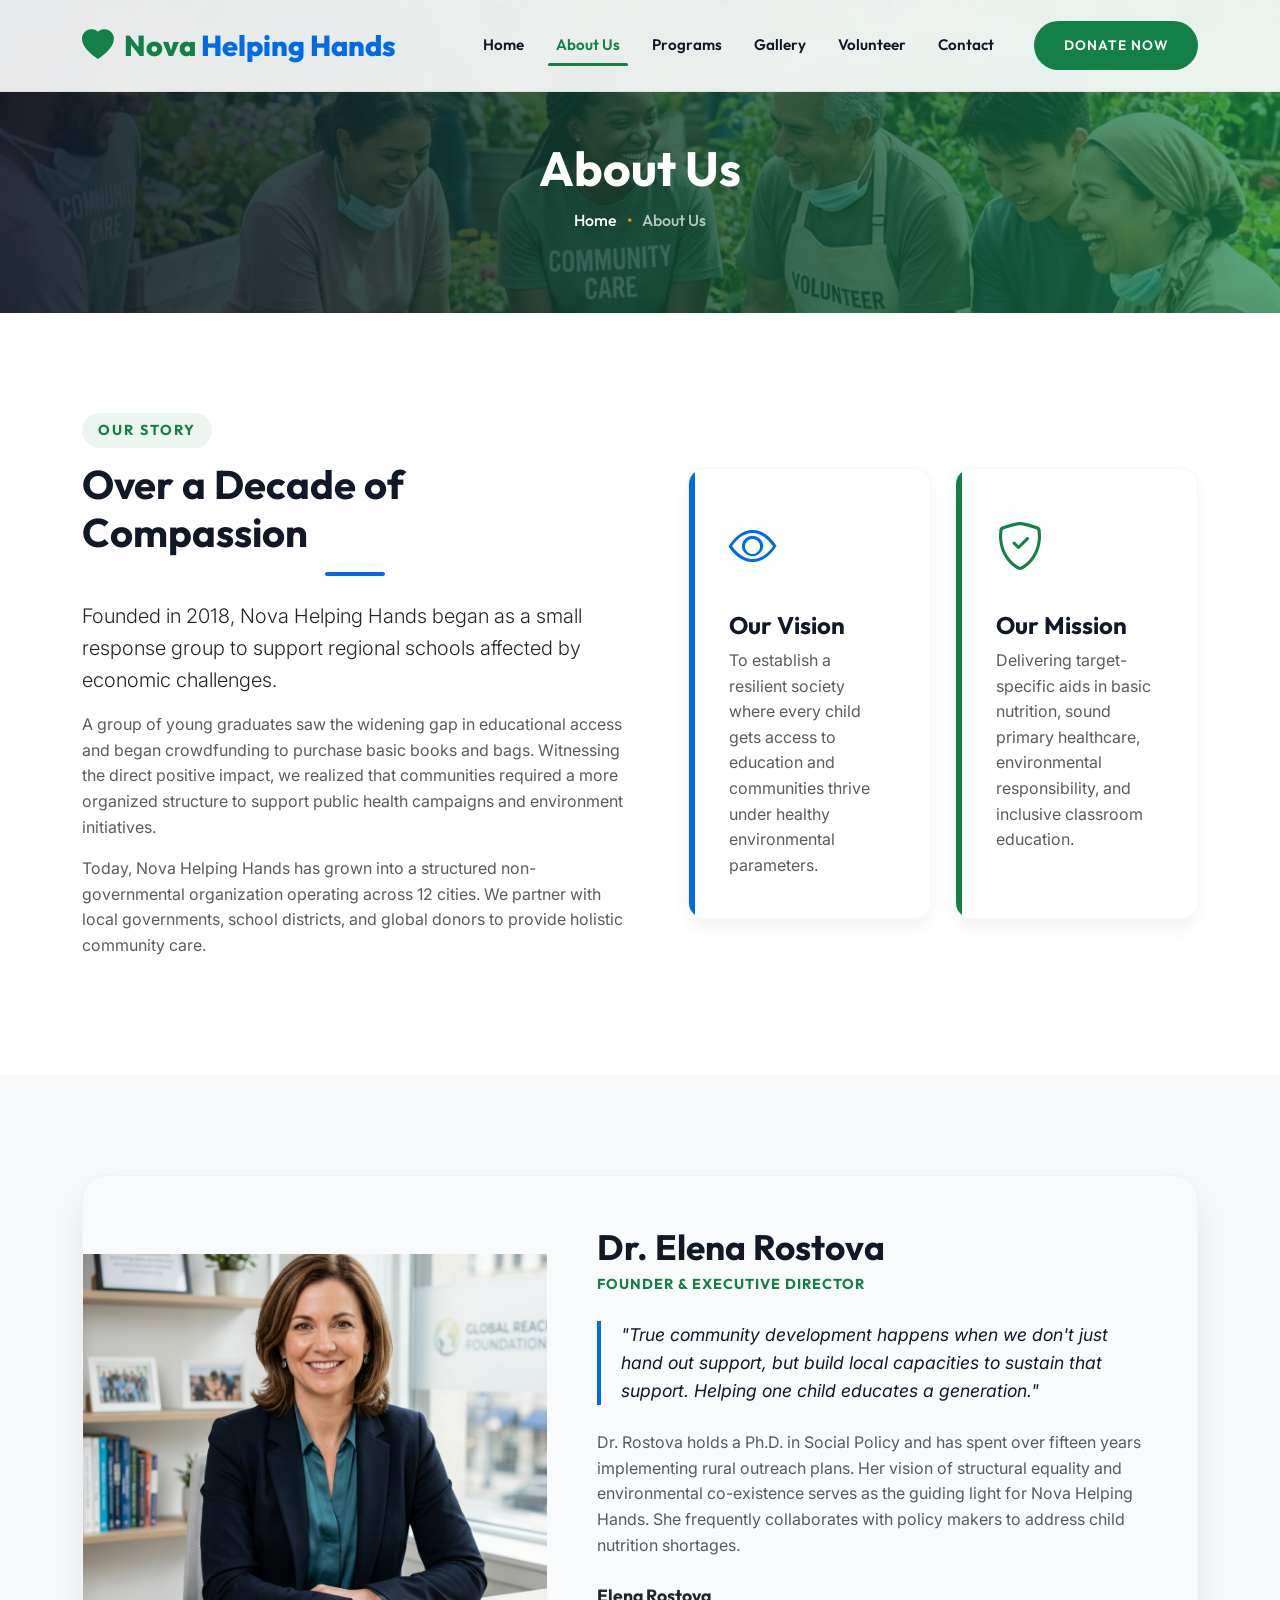
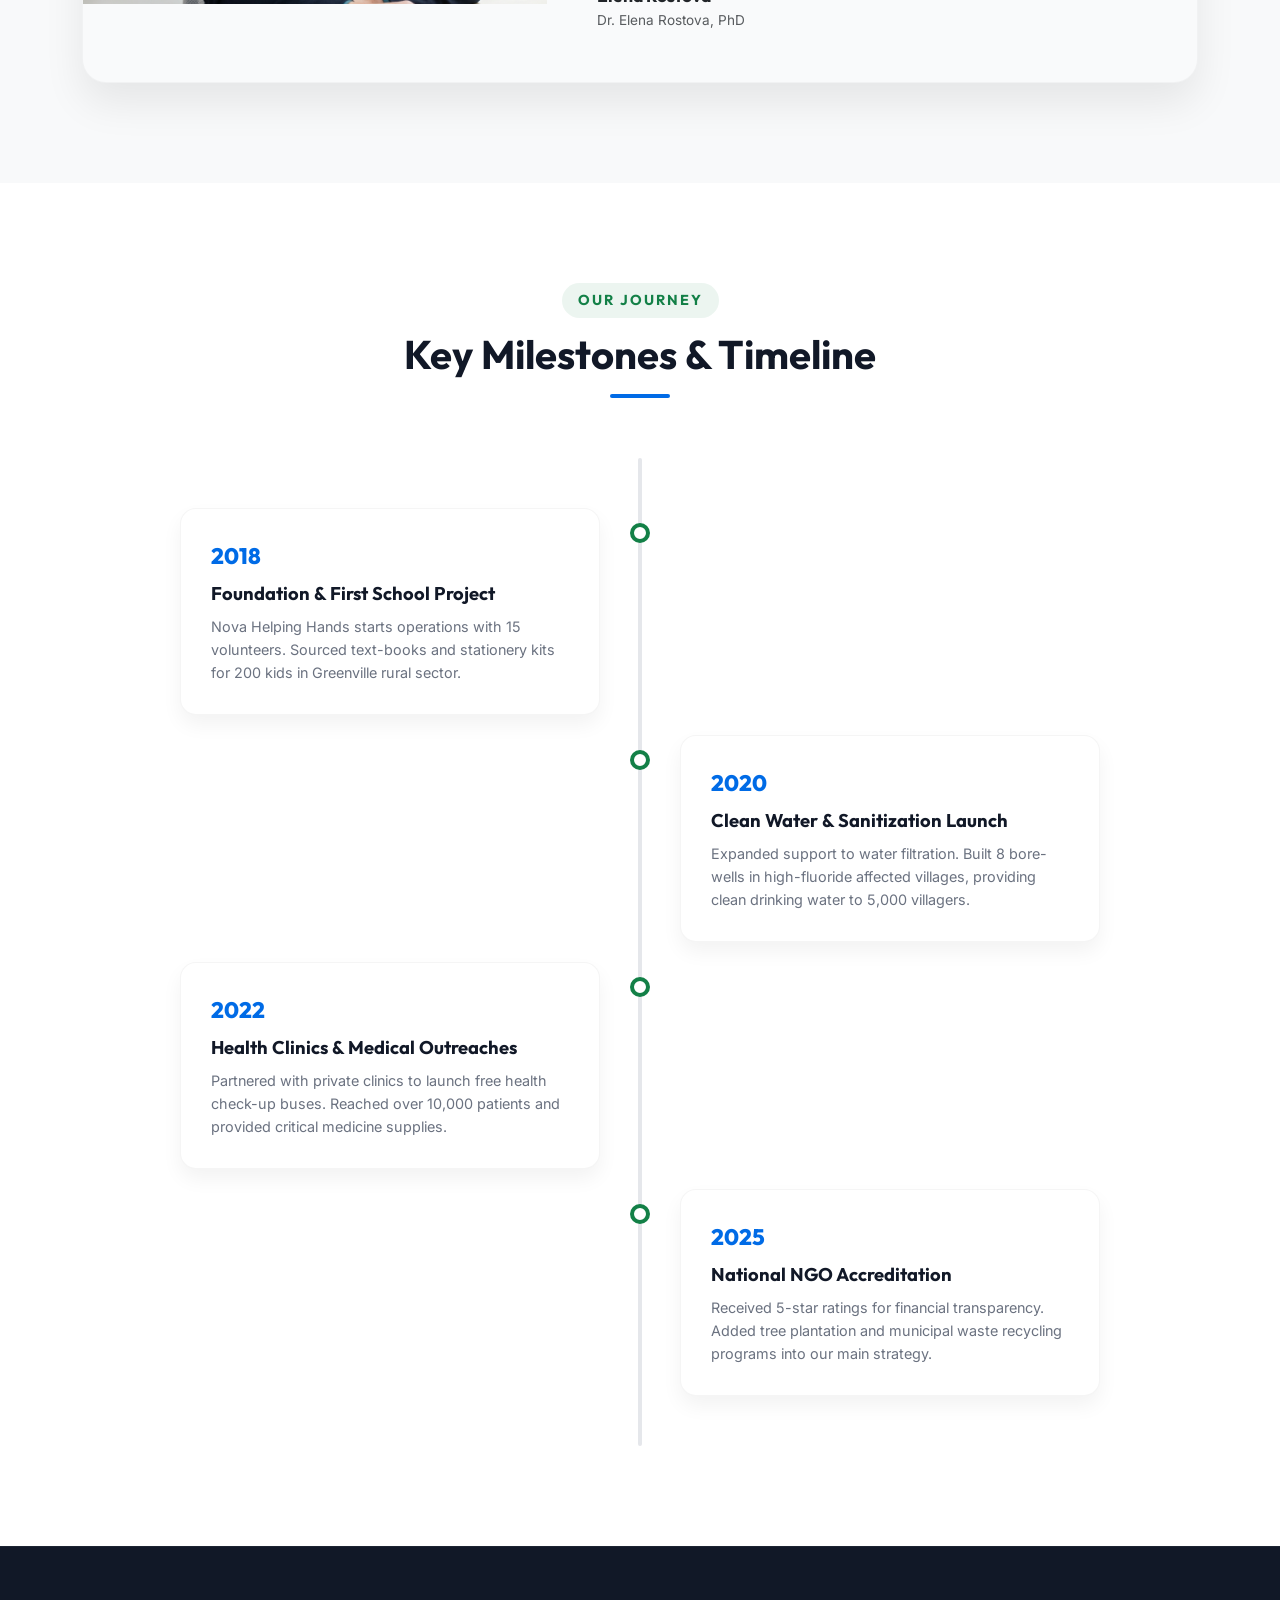
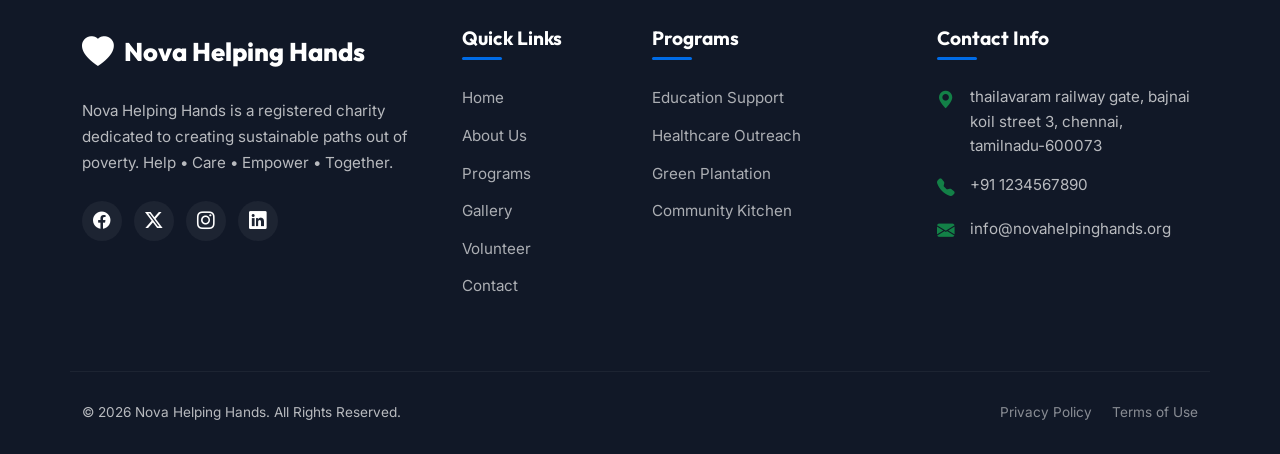
==== about.html @ ba03d298 "first commit" ====
<!DOCTYPE html>
<html lang="en">
<head>
    <meta charset="UTF-8">
    <meta name="viewport" content="width=device-width, initial-scale=1.0">
    <title>Nova Helping Hands | About Us - Help • Care • Empower • Together</title>
    <!-- Meta Description -->
    <meta name="description" content="Learn about the history, vision, and mission of Nova Helping Hands, our founder, and the timeline of achievements since our inception.">
    <!-- Google Fonts -->
    <link rel="preconnect" href="https://fonts.googleapis.com">
    <link rel="preconnect" href="https://fonts.gstatic.com" crossorigin>
    <!-- Bootstrap 5 CSS -->
    <link href="https://cdn.jsdelivr.net/npm/bootstrap@5.3.2/dist/css/bootstrap.min.css" rel="stylesheet">
    <!-- Bootstrap Icons -->
    <link href="https://cdn.jsdelivr.net/npm/bootstrap-icons@1.11.2/font/bootstrap-icons.min.css" rel="stylesheet">
    <!-- Custom Style Sheet -->
    <link rel="stylesheet" href="style.css">
</head>
<body>

    <!-- Header / Navigation Bar -->
    <nav class="navbar navbar-expand-lg navbar-custom fixed-top">
        <div class="container">
            <a class="navbar-brand" href="index.html" id="navBrandLink">
                <i class="bi bi-heart-fill logo-icon"></i>
                <span class="first-word">Nova  </span>
                <span class="second-word">Helping Hands</span>
            </a>
            <button class="navbar-toggler" type="button" data-bs-toggle="collapse" data-bs-target="#navbarContent" aria-controls="navbarContent" aria-expanded="false" aria-label="Toggle navigation" id="navbarTogglerBtn">
                <span class="navbar-toggler-icon"></span>
            </button>
            <div class="collapse navbar-collapse" id="navbarContent">
                <ul class="navbar-nav ms-auto mb-2 mb-lg-0">
                    <li class="nav-item">
                        <a class="nav-link nav-link-custom" href="index.html" id="navHomeLink">Home</a>
                    </li>
                    <li class="nav-item">
                        <a class="nav-link nav-link-custom active" href="about.html" id="navAboutLink">About Us</a>
                    </li>
                    <li class="nav-item">
                        <a class="nav-link nav-link-custom" href="programs.html" id="navProgramsLink">Programs</a>
                    </li>
                    <li class="nav-item">
                        <a class="nav-link nav-link-custom" href="gallery.html" id="navGalleryLink">Gallery</a>
                    </li>
                    <li class="nav-item">
                        <a class="nav-link nav-link-custom" href="volunteer.html" id="navVolunteerLink">Volunteer</a>
                    </li>
                    <li class="nav-item">
                        <a class="nav-link nav-link-custom" href="contact.html" id="navContactLink">Contact</a>
                    </li>
                </ul>
                <div class="ms-lg-4">
                    <a href="index.html#donationSection" class="btn btn-custom btn-custom-primary" id="headerDonateBtn">Donate Now</a>
                </div>
            </div>
        </div>
    </nav>

    <!-- Page Header (Sub-page banner) -->
    <header class="page-header" style="background-image: url('assets/images/hero_banner.png');" id="aboutPageHeader">
        <div class="page-header-overlay"></div>
        <div class="container page-header-content">
            <h1>About Us</h1>
            <ul class="breadcrumb-custom">
                <li class="breadcrumb-custom-item"><a href="index.html">Home</a></li>
                <li class="breadcrumb-custom-item">About Us</li>
            </ul>
        </div>
    </header>

    <!-- NGO History & Core Introduction -->
    <section class="section-padding" id="ngoHistorySection">
        <div class="container">
            <div class="row align-items-center">
                <div class="col-lg-6 mb-5 mb-lg-0">
                    <div class="section-header text-start mb-4">
                        <span class="subtitle">Our Story</span>
                        <h2>Over a Decade of Compassion</h2>
                    </div>
                    <p class="lead text-dark">Founded in 2018, Nova Helping Hands began as a small response group to support regional schools affected by economic challenges.</p>
                    <p class="text-muted">A group of young graduates saw the widening gap in educational access and began crowdfunding to purchase basic books and bags. Witnessing the direct positive impact, we realized that communities required a more organized structure to support public health campaigns and environment initiatives.</p>
                    <p class="text-muted">Today, Nova Helping Hands has grown into a structured non-governmental organization operating across 12 cities. We partner with local governments, school districts, and global donors to provide holistic community care.</p>
                </div>
                <div class="col-lg-6 ps-lg-5">
                    <div class="row g-4">
                        <div class="col-sm-6">
                            <div class="values-card values-card-vision">
                                <div class="values-icon"><i class="bi bi-eye"></i></div>
                                <h4>Our Vision</h4>
                                <p class="text-muted mb-0">To establish a resilient society where every child gets access to education and communities thrive under healthy environmental parameters.</p>
                            </div>
                        </div>
                        <div class="col-sm-6">
                            <div class="values-card values-card-mission">
                                <div class="values-icon"><i class="bi bi-shield-check"></i></div>
                                <h4>Our Mission</h4>
                                <p class="text-muted mb-0">Delivering target-specific aids in basic nutrition, sound primary healthcare, environmental responsibility, and inclusive classroom education.</p>
                            </div>
                        </div>
                    </div>
                </div>
            </div>
        </div>
    </section>

    <!-- Founder Details Section -->
    <section class="section-padding bg-light" id="founderSection">
        <div class="container">
            <div class="founder-card">
                <div class="row g-0 align-items-center">
                    <div class="col-lg-5 founder-img-col">
                        <img src="assets/images/founder.png" class="founder-img" alt="Founder Portrait" id="founderImage">
                    </div>
                    <div class="col-lg-7">
                        <div class="founder-info">
                            <h3 class="founder-name">Dr. Elena Rostova</h3>
                            <div class="founder-role">Founder & Executive Director</div>
                            <p class="founder-quote">"True community development happens when we don't just hand out support, but build local capacities to sustain that support. Helping one child educates a generation."</p>
                            <p class="text-muted">Dr. Rostova holds a Ph.D. in Social Policy and has spent over fifteen years implementing rural outreach plans. Her vision of structural equality and environmental co-existence serves as the guiding light for Nova Helping Hands. She frequently collaborates with policy makers to address child nutrition shortages.</p>
                            <div class="mt-4">
                                <span class="founder-signature text-dark">Elena Rostova</span>
                                <div class="text-muted" style="font-size:0.85rem;">Dr. Elena Rostova, PhD</div>
                            </div>
                        </div>
                    </div>
                </div>
            </div>
        </div>
    </section>

    <!-- NGO Milestone Timeline -->
    <section class="section-padding" id="timelineSection">
        <div class="container">
            <div class="section-header">
                <span class="subtitle">Our Journey</span>
                <h2>Key Milestones & Timeline</h2>
            </div>
            
            <div class="timeline-container">
                <!-- Timeline Item 1 -->
                <div class="timeline-item timeline-left">
                    <div class="timeline-content">
                        <div class="timeline-year">2018</div>
                        <h3 class="timeline-title">Foundation & First School Project</h3>
                        <p class="timeline-desc">Nova Helping Hands starts operations with 15 volunteers. Sourced text-books and stationery kits for 200 kids in Greenville rural sector.</p>
                    </div>
                </div>
                <!-- Timeline Item 2 -->
                <div class="timeline-item timeline-right">
                    <div class="timeline-content">
                        <div class="timeline-year">2020</div>
                        <h3 class="timeline-title">Clean Water & Sanitization Launch</h3>
                        <p class="timeline-desc">Expanded support to water filtration. Built 8 bore-wells in high-fluoride affected villages, providing clean drinking water to 5,000 villagers.</p>
                    </div>
                </div>
                <!-- Timeline Item 3 -->
                <div class="timeline-item timeline-left">
                    <div class="timeline-content">
                        <div class="timeline-year">2022</div>
                        <h3 class="timeline-title">Health Clinics & Medical Outreaches</h3>
                        <p class="timeline-desc">Partnered with private clinics to launch free health check-up buses. Reached over 10,000 patients and provided critical medicine supplies.</p>
                    </div>
                </div>
                <!-- Timeline Item 4 -->
                <div class="timeline-item timeline-right">
                    <div class="timeline-content">
                        <div class="timeline-year">2025</div>
                        <h3 class="timeline-title">National NGO Accreditation</h3>
                        <p class="timeline-desc">Received 5-star ratings for financial transparency. Added tree plantation and municipal waste recycling programs into our main strategy.</p>
                    </div>
                </div>
            </div>
        </div>
    </section>

    <!-- Footer -->
    <footer class="footer-custom" id="footerSection">
        <div class="container">
            <div class="row g-4">
                <div class="col-lg-4 col-md-6 footer-brand">
                    <a class="navbar-brand text-white" href="index.html" id="footerBrandLink">
                        <i class="bi bi-heart-fill logo-icon"></i>
                        <span>Nova Helping Hands</span>
                    </a>
                    <p class="footer-desc mt-3">Nova Helping Hands is a registered charity dedicated to creating sustainable paths out of poverty. Help • Care • Empower • Together.</p>
                    <div class="footer-social-links">
                        <a href="#" class="footer-social-icon" aria-label="Facebook" id="fbLink"><i class="bi bi-facebook"></i></a>
                        <a href="#" class="footer-social-icon" aria-label="Twitter" id="twLink"><i class="bi bi-twitter-x"></i></a>
                        <a href="#" class="footer-social-icon" aria-label="Instagram" id="igLink"><i class="bi bi-instagram"></i></a>
                        <a href="#" class="footer-social-icon" aria-label="LinkedIn" id="liLink"><i class="bi bi-linkedin"></i></a>
                    </div>
                </div>
                <div class="col-lg-2 col-md-6">
                    <h3 class="footer-heading">Quick Links</h3>
                    <ul class="footer-links">
                        <li class="footer-link-item"><a href="index.html" id="flHome">Home</a></li>
                        <li class="footer-link-item"><a href="about.html" id="flAbout">About Us</a></li>
                        <li class="footer-link-item"><a href="programs.html" id="flPrograms">Programs</a></li>
                        <li class="footer-link-item"><a href="gallery.html" id="flGallery">Gallery</a></li>
                        <li class="footer-link-item"><a href="volunteer.html" id="flVolunteer">Volunteer</a></li>
                        <li class="footer-link-item"><a href="contact.html" id="flContact">Contact</a></li>
                    </ul>
                </div>
                <div class="col-lg-3 col-md-6">
                    <h3 class="footer-heading">Programs</h3>
                    <ul class="footer-links">
                        <li class="footer-link-item"><a href="programs.html" id="fpEdu">Education Support</a></li>
                        <li class="footer-link-item"><a href="programs.html" id="fpHealth">Healthcare Outreach</a></li>
                        <li class="footer-link-item"><a href="programs.html" id="fpEnv">Green Plantation</a></li>
                        <li class="footer-link-item"><a href="programs.html" id="fpComm">Community Kitchen</a></li>
                    </ul>
                </div>
                <div class="col-lg-3 col-md-6">
                    <h3 class="footer-heading">Contact Info</h3>
                    <ul class="footer-links">
                        <li class="footer-contact-item">
                            <i class="bi bi-geo-alt-fill footer-contact-icon"></i>
                            <span>thailavaram railway gate, bajnai koil street 3, chennai, tamilnadu-600073</span>
                        </li>
                        <li class="footer-contact-item">
                            <i class="bi bi-telephone-fill footer-contact-icon"></i>
                            <span>+91 1234567890</span>
                        </li>
                        <li class="footer-contact-item">
                            <i class="bi bi-envelope-fill footer-contact-icon"></i>
                            <span>info@novahelpinghands.org</span>
                        </li>
                    </ul>
                </div>
            </div>
            <div class="row footer-bottom">
                <div class="col-md-6 text-center text-md-start">
                    <p class="mb-0">&copy; 2026 Nova Helping Hands. All Rights Reserved.</p>
                </div>
                <div class="col-md-6">
                    <ul class="footer-bottom-links">
                        <li class="footer-bottom-link-item"><a href="#" id="fbPrivacy">Privacy Policy</a></li>
                        <li class="footer-bottom-link-item"><a href="#" id="fbTerms">Terms of Use</a></li>
                    </ul>
                </div>
            </div>
        </div>
    </footer>

    <!-- Bootstrap 5 JS Bundle -->
    <script src="https://cdn.jsdelivr.net/npm/bootstrap@5.3.2/dist/js/bootstrap.bundle.min.js"></script>
    <!-- Custom JavaScript -->
    <script src="script.js"></script>
</body>
</html>
---- style.css ----
/* 
========================================================================
   NOVA HELPING HANDS - STYLESHEET
   Tagline: Help • Care • Empower • Together
========================================================================
*/

@import url('https://fonts.googleapis.com/css2?family=Inter:wght@300;400;500;600;700&family=Outfit:wght@300;400;500;600;700;800&display=swap');

:root {
    /* Color Palette */
    --primary-green: #138047;
    --primary-green-rgb: 35, 250, 200;
    --secondary-blue: #006be6;
    --secondary-blue-rgb: 0, 107, 230;
    --accent-gold: #f59e0b;
    --accent-gold-rgb: 245, 158, 11;
    --dark-slate: #111827;
    --dark-slate-rgb: 17, 24, 39;
    --text-muted: #6b7280;
    --bg-light: #f9fafb;
    --white: #ffffff;
    
    /* Typography */
    --font-headings: 'Outfit', sans-serif;
    --font-body: 'Inter', sans-serif;
    
    /* Effects & Shadows */
    --shadow-sm: 0 2px 4px rgba(0, 0, 0, 0.05);
    --shadow-md: 0 10px 20px rgba(0, 0, 0, 0.05);
    --shadow-lg: 0 20px 40px rgba(0, 0, 0, 0.08);
    --card-shadow: 0 12px 30px rgba(0, 0, 0, 0.06);
    --transition-smooth: all 0.3s cubic-bezier(0.4, 0, 0.2, 1);
    --border-radius-sm: 8px;
    --border-radius-md: 16px;
    --border-radius-lg: 24px;
}

/* Global Reset & Base Styles */
body {
    font-family: var(--font-body);
    background-color: var(--white);
    color: var(--dark-slate);
    overflow-x: hidden;
    line-height: 1.6;
}

h1, h2, h3, h4, h5, h6 {
    font-family: var(--font-headings);
    font-weight: 700;
    color: var(--dark-slate);
}

a {
    color: var(--secondary-blue);
    text-decoration: none;
    transition: var(--transition-smooth);
}

a:hover {
    color: var(--primary-green);
}

.section-padding {
    padding: 100px 0;
}

@media (max-width: 768px) {
    .section-padding {
        padding: 60px 0;
    }
}

/* Section Header Utility */
.section-header {
    text-align: center;
    margin-bottom: 60px;
}

.section-header .subtitle {
    font-family: var(--font-headings);
    text-transform: uppercase;
    font-weight: 700;
    letter-spacing: 2px;
    color: var(--primary-green);
    font-size: 0.9rem;
    display: inline-block;
    padding: 6px 16px;
    background: rgba(19, 128, 71, 0.08);
    border-radius: 50px;
    margin-bottom: 12px;
}

.section-header h2 {
    font-size: 2.5rem;
    position: relative;
    padding-bottom: 20px;
    margin-bottom: 15px;
}

.section-header h2::after {
    content: '';
    position: absolute;
    bottom: 0;
    left: 50%;
    transform: translateX(-50%);
    width: 60px;
    height: 4px;
    background: var(--secondary-blue);
    border-radius: 2px;
}

/* Custom Buttons */
.btn-custom {
    padding: 12px 28px;
    font-family: var(--font-headings);
    font-weight: 600;
    border-radius: 50px;
    transition: var(--transition-smooth);
    text-transform: uppercase;
    font-size: 0.85rem;
    letter-spacing: 1px;
    border: 2px solid transparent;
}

.btn-custom-primary {
    background-color: var(--primary-green);
    color: var(--white);
}

.btn-custom-primary:hover {
    background-color: transparent;
    color: var(--primary-green);
    border-color: var(--primary-green);
    transform: translateY(-3px);
    box-shadow: 0 10px 20px rgba(19, 128, 71, 0.15);
}

.btn-custom-secondary {
    background-color: var(--secondary-blue);
    color: var(--white);
}

.btn-custom-secondary:hover {
    background-color: transparent;
    color: var(--secondary-blue);
    border-color: var(--secondary-blue);
    transform: translateY(-3px);
    box-shadow: 0 10px 20px rgba(0, 107, 230, 0.15);
}

.btn-custom-outline-white {
    background-color: transparent;
    color: var(--white);
    border-color: var(--white);
}

.btn-custom-outline-white:hover {
    background-color: var(--white);
    color: var(--dark-slate);
    transform: translateY(-3px);
}

/* Header & Glassmorphic Navigation */
.navbar-custom {
    background-color: rgba(255, 255, 255, 0.9);
    backdrop-filter: blur(10px);
    -webkit-backdrop-filter: blur(10px);
    border-bottom: 1px solid rgba(0, 0, 0, 0.05);
    padding: 15px 0;
    transition: var(--transition-smooth);
}

.navbar-custom.scrolled {
    padding: 10px 0;
    box-shadow: var(--shadow-md);
}

.navbar-brand {
    display: flex;
    align-items: center;
    font-family: var(--font-headings);
    font-weight: 800;
    font-size: 1.8rem;
}

.navbar-brand span.first-word {
    color: var(--primary-green);
}

.navbar-brand span.second-word {
    color: var(--secondary-blue);
    margin-left: 5px;
}

.logo-icon {
    font-size: 1.99rem;
    color: var(--primary-green);
    margin-right: 10px;
    animation: pulse 2s infinite;
}

.nav-link-custom {
    font-family: var(--font-headings);
    font-weight: 600;
    color: var(--dark-slate);
    margin: 0 8px;
    position: relative;
    padding: 8px 0;
    transition: var(--transition-smooth);
    font-size: 0.95rem;
}

.nav-link-custom:hover, 
.nav-link-custom.active {
    color: var(--primary-green) !important;
}

.nav-link-custom::after {
    content: '';
    position: absolute;
    width: 0;
    height: 3px;
    bottom: 0;
    left: 0;
    background-color: var(--primary-green);
    transition: var(--transition-smooth);
    border-radius: 4px;
}

.nav-link-custom:hover::after,
.nav-link-custom.active::after {
    width: 100%;
}

.navbar-toggler {
    border: none;
    outline: none !important;
    padding: 5px;
}

.navbar-toggler:focus {
    box-shadow: none;
}

.navbar-toggler-icon {
    background-image: url("data:image/svg+xml,%3csvg xmlns='http://www.w3.org/2000/svg' viewBox='0 0 30 30'%3e%3cpath stroke='rgba%2817, 24, 39, 0.8%29' stroke-width='2' stroke-linecap='round' stroke-miterlimit='10' d='M4 7h22M4 15h22M4 23h22'/%3e%3c/svg%3e");
}

/* Hero Section */
.hero-section {
    position: relative;
    padding: 180px 0 120px;
    min-height: 95vh;
    display: flex;
    align-items: center;
    background-size: cover;
    background-position: center;
    background-attachment: fixed;
}

.hero-overlay {
    position: absolute;
    top: 0;
    left: 0;
    width: 100%;
    height: 100%;
    background: linear-gradient(135deg, rgba(17, 24, 39, 0.85) 0%, rgba(19, 128, 71, 0.4) 100%);
    z-index: 1;
}

.hero-content {
    position: relative;
    z-index: 2;
    color: var(--white);
}

.hero-tagline {
    font-family: var(--font-headings);
    color: var(--accent-gold);
    font-weight: 700;
    letter-spacing: 2px;
    text-transform: uppercase;
    margin-bottom: 20px;
    animation: fadeInUp 1s ease;
}

.hero-title {
    font-size: 5rem;
    font-weight: 800;
    line-height: 1.2;
    margin-bottom: 24px;
    animation: fadeInUp 1s ease 0.2s;
    animation-fill-mode: both;
}

@media (max-width: 768px) {
    .hero-title {
        font-size: 2.5rem;
    }
    .hero-section {
        padding: 130px 0 80px;
        min-height: auto;
        background-attachment: scroll;
    }
}

.hero-desc {
    font-size: 1.15rem;
    color: rgba(255, 255, 255, 0.9);
    max-width: 600px;
    margin-bottom: 40px;
    animation: fadeInUp 1s ease 0.4s;
    animation-fill-mode: both;
}

.hero-btns {
    animation: fadeInUp 1s ease 0.6s;
    animation-fill-mode: both;
}

/* Page Header Sections (Sub-pages) */
.page-header {
    position: relative;
    padding: 140px 0 80px;
    background-size: cover;
    background-position: center;
    color: var(--white);
    text-align: center;
}

.page-header-overlay {
    position: absolute;
    top: 0;
    left: 0;
    width: 100%;
    height: 100%;
    background: linear-gradient(to right, rgba(17, 24, 39, 0.9), rgba(19, 128, 71, 0.7));
    z-index: 1;
}

.page-header-content {
    position: relative;
    z-index: 2;
}

.page-header h1 {
    font-size: 3rem;
    margin-bottom: 10px;
    color: var(--white);
}

.breadcrumb-custom {
    display: flex;
    justify-content: center;
    list-style: none;
    padding: 0;
    margin: 0;
    font-family: var(--font-headings);
    font-weight: 500;
}

.breadcrumb-custom-item {
    color: rgba(255, 255, 255, 0.7);
}

.breadcrumb-custom-item + .breadcrumb-custom-item::before {
    content: "•";
    padding: 0 10px;
    color: var(--accent-gold);
}

.breadcrumb-custom-item a {
    color: var(--white);
}

.breadcrumb-custom-item a:hover {
    color: var(--accent-gold);
}

/* Statistics Section */
.stats-section {
    background-color: var(--bg-light);
    padding: 80px 0;
    border-top: 1px solid rgba(0, 0, 0, 0.05);
    border-bottom: 1px solid rgba(0, 0, 0, 0.05);
}

.stat-card {
    background: var(--white);
    border-radius: var(--border-radius-md);
    padding: 30px 20px;
    text-align: center;
    box-shadow: var(--shadow-sm);
    transition: var(--transition-smooth);
    border: 1px solid rgba(0, 0, 0, 0.03);
    height: 100%;
}

.stat-card:hover {
    transform: translateY(-8px);
    box-shadow: var(--shadow-lg);
    border-color: rgba(19, 128, 71, 0.2);
}

.stat-icon {
    font-size: 2.5rem;
    color: var(--primary-green);
    margin-bottom: 15px;
    display: inline-block;
}

.stat-count {
    font-size: 2.8rem;
    font-weight: 800;
    color: var(--dark-slate);
    line-height: 1.1;
    margin-bottom: 5px;
    font-family: var(--font-headings);
}

.stat-label {
    font-size: 0.95rem;
    color: var(--text-muted);
    font-weight: 600;
    text-transform: uppercase;
    letter-spacing: 0.5px;
}

/* Premium Program Cards */
.program-card {
    background: var(--white);
    border-radius: var(--border-radius-md);
    overflow: hidden;
    box-shadow: var(--shadow-md);
    transition: var(--transition-smooth);
    border: 1px solid rgba(0,0,0,0.05);
    height: 100%;
    display: flex;
    flex-direction: column;
}

.program-card:hover {
    transform: translateY(-10px);
    box-shadow: var(--shadow-lg);
}

.program-img-wrapper {
    position: relative;
    overflow: hidden;
    height: 220px;
}

.program-img {
    width: 100%;
    height: 100%;
    object-fit: cover;
    transition: var(--transition-smooth);
}

.program-card:hover .program-img {
    transform: scale(1.1);
}

.program-tag {
    position: absolute;
    top: 15px;
    right: 15px;
    background-color: var(--primary-green);
    color: var(--white);
    padding: 6px 14px;
    font-size: 0.8rem;
    font-weight: 700;
    border-radius: 50px;
    font-family: var(--font-headings);
}

.program-content {
    padding: 30px;
    flex-grow: 1;
    display: flex;
    flex-direction: column;
}

.program-icon-badge {
    width: 50px;
    height: 50px;
    border-radius: 50px;
    background-color: rgba(19, 128, 71, 0.1);
    color: var(--primary-green);
    display: flex;
    align-items: center;
    justify-content: center;
    font-size: 1.5rem;
    margin-bottom: 20px;
}

.program-card:hover .program-icon-badge {
    background-color: var(--primary-green);
    color: var(--white);
    transition: var(--transition-smooth);
}

.program-title {
    font-size: 1.35rem;
    margin-bottom: 12px;
}

.program-desc {
    color: var(--text-muted);
    font-size: 0.95rem;
    margin-bottom: 20px;
    flex-grow: 1;
}

/* Donation Interactive Progress Section */
.donation-box {
    background: var(--white);
    border-radius: var(--border-radius-lg);
    box-shadow: var(--shadow-lg);
    padding: 40px;
    border: 1px solid rgba(0, 0, 0, 0.05);
}

.progress-header {
    display: flex;
    justify-content: space-between;
    align-items: center;
    margin-bottom: 15px;
    font-family: var(--font-headings);
    font-weight: 700;
}

.progress-raised {
    color: var(--primary-green);
    font-size: 1.4rem;
}

.progress-goal {
    color: var(--text-muted);
    font-size: 1rem;
}

.progress-bar-custom-container {
    background: #e9ecef;
    height: 14px;
    border-radius: 50px;
    overflow: hidden;
    margin-bottom: 30px;
    position: relative;
}

.progress-bar-custom {
    height: 100%;
    background: linear-gradient(90deg, var(--primary-green), var(--secondary-blue));
    width: 77%; /* Initial hardcoded starting value */
    border-radius: 50px;
    transition: width 1.5s cubic-bezier(0.4, 0, 0.2, 1);
    position: relative;
}

.donation-stats-row {
    border-top: 1px solid rgba(0, 0, 0, 0.08);
    border-bottom: 1px solid rgba(0, 0, 0, 0.08);
    padding: 20px 0;
    margin-bottom: 30px;
}

.donation-stat-col {
    text-align: center;
}

.donation-stat-val {
    font-size: 1.25rem;
    font-weight: 700;
    font-family: var(--font-headings);
}

.donation-stat-lbl {
    font-size: 0.85rem;
    color: var(--text-muted);
    text-transform: uppercase;
    font-weight: 600;
}

/* Quick Donation Selector Form */
.donation-form-wrapper {
    text-align: center;
}

.donation-preset-container {
    display: flex;
    justify-content: space-between;
    gap: 10px;
    margin-bottom: 20px;
}

.btn-preset {
    flex: 1;
    background-color: var(--bg-light);
    border: 2px solid transparent;
    padding: 10px;
    font-weight: 700;
    border-radius: var(--border-radius-sm);
    color: var(--dark-slate);
    transition: var(--transition-smooth);
}

.btn-preset.active,
.btn-preset:hover {
    background-color: var(--primary-green);
    color: var(--white);
    border-color: var(--primary-green);
}

.custom-donation-input-grp {
    position: relative;
    margin-bottom: 25px;
}

.custom-donation-input-grp .currency-symbol {
    position: absolute;
    left: 20px;
    top: 50%;
    transform: translateY(-50%);
    font-weight: 700;
    color: var(--text-muted);
    font-size: 1.1rem;
}

.custom-donation-input-grp input {
    width: 100%;
    padding: 12px 20px 12px 40px;
    border-radius: 50px;
    border: 2px solid #e5e7eb;
    font-weight: 700;
    outline: none;
    font-size: 1.1rem;
    transition: var(--transition-smooth);
}

.custom-donation-input-grp input:focus {
    border-color: var(--secondary-blue);
    box-shadow: 0 0 10px rgba(0, 107, 230, 0.1);
}

/* Success Stories / Testimonials */
.testimonial-carousel {
    padding: 20px 0;
}

.testimonial-card {
    background-color: var(--white);
    border-radius: var(--border-radius-md);
    box-shadow: var(--shadow-md);
    padding: 40px;
    margin: 15px;
    text-align: center;
    position: relative;
    border: 1px solid rgba(0,0,0,0.03);
}

.testimonial-quote-icon {
    font-size: 3rem;
    color: rgba(19, 128, 71, 0.1);
    position: absolute;
    top: 20px;
    left: 20px;
}

.testimonial-text {
    font-size: 1.1rem;
    font-style: italic;
    color: var(--dark-slate);
    margin-bottom: 25px;
    line-height: 1.7;
}

.testimonial-author {
    display: flex;
    align-items: center;
    justify-content: center;
    gap: 15px;
}

.testimonial-avatar {
    width: 60px;
    height: 60px;
    border-radius: 50px;
    object-fit: cover;
}

.testimonial-author-name {
    font-family: var(--font-headings);
    font-weight: 700;
    color: var(--dark-slate);
    font-size: 1.05rem;
    margin-bottom: 2px;
    text-align: left;
}

.testimonial-author-role {
    font-size: 0.85rem;
    color: var(--primary-green);
    font-weight: 600;
    text-align: left;
}

/* Timeline CSS (About Us) */
.timeline-container {
    position: relative;
    max-width: 1000px;
    margin: 0 auto;
    padding: 40px 0;
}

.timeline-container::after {
    content: '';
    position: absolute;
    width: 4px;
    background-color: #e5e7eb;
    top: 0;
    bottom: 0;
    left: 50%;
    transform: translateX(-50%);
    border-radius: 2px;
}

@media (max-width: 768px) {
    .timeline-container::after {
        left: 31px;
    }
}

.timeline-item {
    padding: 10px 40px;
    position: relative;
    background-color: inherit;
    width: 50%;
}

.timeline-item::after {
    content: '';
    position: absolute;
    width: 20px;
    height: 20px;
    right: -10px;
    background-color: var(--white);
    border: 4px solid var(--primary-green);
    top: 25px;
    border-radius: 50%;
    z-index: 1;
    transition: var(--transition-smooth);
}

.timeline-item:hover::after {
    background-color: var(--primary-green);
    transform: scale(1.2);
}

.timeline-left {
    left: 0;
}

.timeline-right {
    left: 50%;
}

.timeline-right::after {
    left: -10px;
}

@media (max-width: 768px) {
    .timeline-item {
        width: 100%;
        padding-left: 70px;
        padding-right: 25px;
    }
    .timeline-item::after {
        left: 21px !important;
        top: 25px;
    }
    .timeline-right {
        left: 0;
    }
}

.timeline-content {
    padding: 30px;
    background-color: var(--white);
    position: relative;
    border-radius: var(--border-radius-md);
    box-shadow: var(--shadow-md);
    border: 1px solid rgba(0, 0, 0, 0.04);
    transition: var(--transition-smooth);
}

.timeline-content:hover {
    box-shadow: var(--shadow-lg);
    border-color: rgba(0, 107, 230, 0.2);
}

.timeline-year {
    font-family: var(--font-headings);
    font-size: 1.4rem;
    font-weight: 800;
    color: var(--secondary-blue);
    margin-bottom: 8px;
}

.timeline-title {
    font-size: 1.15rem;
    margin-bottom: 10px;
}

.timeline-desc {
    color: var(--text-muted);
    font-size: 0.9rem;
    margin-bottom: 0;
}

/* Vision / Mission Cards (About Us) */
.values-card {
    background-color: var(--white);
    border-radius: var(--border-radius-md);
    padding: 40px;
    height: 100%;
    box-shadow: var(--shadow-md);
    border: 1px solid rgba(0,0,0,0.03);
    position: relative;
    overflow: hidden;
}

.values-card::before {
    content: '';
    position: absolute;
    top: 0;
    left: 0;
    width: 6px;
    height: 100%;
}

.values-card-vision::before {
    background-color: var(--secondary-blue);
}

.values-card-mission::before {
    background-color: var(--primary-green);
}

.values-icon {
    font-size: 3rem;
    margin-bottom: 25px;
}

.values-card-vision .values-icon {
    color: var(--secondary-blue);
}

.values-card-mission .values-icon {
    color: var(--primary-green);
}

/* Founder Details */
.founder-card {
    background-color: var(--bg-light);
    border-radius: var(--border-radius-lg);
    overflow: hidden;
    box-shadow: var(--shadow-lg);
    border: 1px solid rgba(0,0,0,0.03);
}

.founder-img-col {
    padding: 0;
    position: relative;
    min-height: 350px;
}

.founder-img {
    width: 100%;
    height: 100%;
    object-fit: cover;
    position: absolute;
    top: 0;
    left: 0;
}

.founder-info {
    padding: 50px;
}

@media (max-width: 768px) {
    .founder-info {
        padding: 30px;
    }
}

.founder-name {
    font-size: 2.2rem;
    margin-bottom: 5px;
}

.founder-role {
    font-family: var(--font-headings);
    color: var(--primary-green);
    font-weight: 700;
    letter-spacing: 1px;
    text-transform: uppercase;
    font-size: 0.9rem;
    margin-bottom: 25px;
}

.founder-quote {
    font-style: italic;
    color: var(--dark-slate);
    border-left: 4px solid var(--secondary-blue);
    padding-left: 20px;
    margin-bottom: 25px;
    font-size: 1.1rem;
}

.founder-signature {
    font-family: var(--font-headings);
    font-weight: 700;
    font-size: 1.1rem;
}

/* Gallery Grid Filters & Hover Overlay */
.gallery-filters {
    margin-bottom: 40px;
}

.filter-btn {
    background-color: transparent;
    border: 1px solid #e5e7eb;
    padding: 8px 24px;
    font-family: var(--font-headings);
    font-weight: 600;
    border-radius: 50px;
    color: var(--dark-slate);
    margin: 5px;
    transition: var(--transition-smooth);
}

.filter-btn.active,
.filter-btn:hover {
    background-color: var(--primary-green);
    color: var(--white);
    border-color: var(--primary-green);
}

.gallery-grid {
    transition: var(--transition-smooth);
}

.gallery-item {
    position: relative;
    border-radius: var(--border-radius-md);
    overflow: hidden;
    box-shadow: var(--shadow-sm);
    transition: var(--transition-smooth);
    margin-bottom: 30px;
    cursor: pointer;
    height: 280px;
}

.gallery-item img {
    width: 100%;
    height: 100%;
    object-fit: cover;
    transition: var(--transition-smooth);
}

.gallery-item-overlay {
    position: absolute;
    top: 0;
    left: 0;
    width: 100%;
    height: 100%;
    background: linear-gradient(to top, rgba(17, 24, 39, 0.9) 0%, rgba(19, 128, 71, 0.4) 100%);
    opacity: 0;
    display: flex;
    flex-direction: column;
    justify-content: flex-end;
    padding: 25px;
    transition: var(--transition-smooth);
    z-index: 2;
}

.gallery-item:hover img {
    transform: scale(1.1);
}

.gallery-item:hover .gallery-item-overlay {
    opacity: 1;
}

.gallery-item-icon {
    width: 45px;
    height: 45px;
    border-radius: 50px;
    background-color: var(--white);
    color: var(--primary-green);
    display: flex;
    align-items: center;
    justify-content: center;
    font-size: 1.25rem;
    margin-bottom: 15px;
    transform: translateY(20px);
    transition: var(--transition-smooth);
}

.gallery-item:hover .gallery-item-icon {
    transform: translateY(0);
}

.gallery-item-title {
    color: var(--white);
    font-size: 1.2rem;
    margin-bottom: 5px;
    transform: translateY(20px);
    transition: var(--transition-smooth);
    transition-delay: 0.05s;
}

.gallery-item:hover .gallery-item-title {
    transform: translateY(0);
}

.gallery-item-category {
    color: var(--accent-gold);
    font-size: 0.8rem;
    text-transform: uppercase;
    font-weight: 700;
    letter-spacing: 1px;
    margin-bottom: 0;
    transform: translateY(20px);
    transition: var(--transition-smooth);
    transition-delay: 0.1s;
}

.gallery-item:hover .gallery-item-category {
    transform: translateY(0);
}

/* Lightbox Modal CSS */
.lightbox-modal .modal-content {
    background-color: transparent;
    border: none;
}

.lightbox-modal .modal-body {
    padding: 0;
    position: relative;
}

.lightbox-modal img {
    width: 100%;
    max-height: 80vh;
    object-fit: contain;
    border-radius: var(--border-radius-sm);
}

.lightbox-modal .btn-close {
    position: absolute;
    top: -40px;
    right: 0;
    background-color: var(--white);
    opacity: 0.8;
    border-radius: 50px;
    padding: 10px;
}

.lightbox-modal .btn-close:hover {
    opacity: 1;
}

/* Form Styles & Validation */
.form-card {
    background: var(--white);
    border-radius: var(--border-radius-lg);
    box-shadow: var(--shadow-lg);
    padding: 50px;
    border: 1px solid rgba(0,0,0,0.04);
}

@media (max-width: 768px) {
    .form-card {
        padding: 30px;
    }
}

.form-label-custom {
    font-family: var(--font-headings);
    font-weight: 600;
    font-size: 0.9rem;
    color: var(--dark-slate);
    margin-bottom: 8px;
}

.form-control-custom {
    padding: 12px 20px;
    border-radius: var(--border-radius-sm);
    border: 2px solid #e5e7eb;
    outline: none;
    font-family: var(--font-body);
    font-size: 0.95rem;
    transition: var(--transition-smooth);
}

.form-control-custom:focus {
    border-color: var(--primary-green);
    box-shadow: 0 0 10px rgba(19, 128, 71, 0.1);
}

.form-select-custom {
    padding: 12px 20px;
    border-radius: var(--border-radius-sm);
    border: 2px solid #e5e7eb;
    outline: none;
    font-family: var(--font-body);
    font-size: 0.95rem;
    transition: var(--transition-smooth);
    background-image: url("data:image/svg+xml,%3csvg xmlns='http://www.w3.org/2000/svg' viewBox='0 0 16 16'%3e%3cpath fill='none' stroke='%23343a40' stroke-linecap='round' stroke-linejoin='round' stroke-width='2' d='m2 5 6 6 6-6'/%3e%3c/svg%3e");
    background-repeat: no-repeat;
    background-position: right 20px center;
    background-size: 16px 12px;
    appearance: none;
}

.form-select-custom:focus {
    border-color: var(--primary-green);
    box-shadow: 0 0 10px rgba(19, 128, 71, 0.1);
}

.invalid-feedback-custom {
    color: #dc3545;
    font-size: 0.8rem;
    margin-top: 5px;
    display: none;
}

.is-invalid-custom {
    border-color: #dc3545 !important;
}

.is-invalid-custom + .invalid-feedback-custom {
    display: block;
}

/* Contact Info Items */
.contact-info-card {
    background-color: var(--bg-light);
    border-radius: var(--border-radius-md);
    padding: 30px;
    border: 1px solid rgba(0,0,0,0.03);
    height: 100%;
}

.contact-info-item {
    display: flex;
    gap: 20px;
    margin-bottom: 30px;
}

.contact-info-item:last-child {
    margin-bottom: 0;
}

.contact-info-icon {
    width: 50px;
    height: 50px;
    border-radius: var(--border-radius-sm);
    background-color: rgba(19, 128, 71, 0.1);
    color: var(--primary-green);
    display: flex;
    align-items: center;
    justify-content: center;
    font-size: 1.4rem;
    flex-shrink: 0;
}

.contact-info-text h5 {
    font-size: 1.05rem;
    margin-bottom: 5px;
}

.contact-info-text p {
    color: var(--text-muted);
    font-size: 0.95rem;
    margin-bottom: 0;
}

.map-wrapper {
    border-radius: var(--border-radius-md);
    overflow: hidden;
    box-shadow: var(--shadow-md);
    border: 1px solid rgba(0,0,0,0.05);
    height: 400px;
}

.map-wrapper iframe {
    width: 100%;
    height: 100%;
    border: none;
}

/* Newsletter Subscription Section */
.newsletter-section {
    background: linear-gradient(135deg, var(--primary-green) 0%, #0d5f34 100%);
    padding: 80px 0;
    color: var(--white);
}

.newsletter-title {
    color: var(--white);
    font-size: 2.2rem;
    margin-bottom: 12px;
}

.newsletter-desc {
    color: rgba(255, 255, 255, 0.85);
    font-size: 1.05rem;
    max-width: 600px;
    margin: 0 auto 30px;
}

.newsletter-form {
    max-width: 550px;
    margin: 0 auto;
    position: relative;
}

.newsletter-input {
    width: 100%;
    padding: 16px 150px 16px 28px;
    border-radius: 50px;
    border: none;
    outline: none;
    font-size: 0.95rem;
    box-shadow: var(--shadow-lg);
}

.newsletter-btn {
    position: absolute;
    right: 8px;
    top: 8px;
    bottom: 8px;
    padding: 0 25px;
    border: none;
    background-color: var(--secondary-blue);
    color: var(--white);
    font-weight: 700;
    border-radius: 50px;
    font-family: var(--font-headings);
    transition: var(--transition-smooth);
    text-transform: uppercase;
    font-size: 0.8rem;
    letter-spacing: 0.5px;
}

.newsletter-btn:hover {
    background-color: var(--dark-slate);
}

@media (max-width: 576px) {
    .newsletter-input {
        padding: 16px 20px;
        border-radius: var(--border-radius-sm);
        margin-bottom: 15px;
    }
    .newsletter-btn {
        position: static;
        width: 100%;
        padding: 14px;
        border-radius: var(--border-radius-sm);
    }
}

/* Footer Styles */
.footer-custom {
    background-color: var(--dark-slate);
    color: rgba(255, 255, 255, 0.7);
    padding: 80px 0 30px;
    border-top: 1px solid rgba(255,255,255,0.05);
}

.footer-brand .navbar-brand {
    font-size: 1.6rem;
    margin-bottom: 20px;
}

.footer-brand .logo-icon {
    color: var(--white);
}

.footer-desc {
    font-size: 0.95rem;
    line-height: 1.7;
    margin-bottom: 25px;
}

.footer-social-links {
    display: flex;
    gap: 12px;
}

.footer-social-icon {
    width: 40px;
    height: 40px;
    border-radius: 50px;
    background-color: rgba(255, 255, 255, 0.05);
    color: var(--white);
    display: flex;
    align-items: center;
    justify-content: center;
    font-size: 1.1rem;
    transition: var(--transition-smooth);
}

.footer-social-icon:hover {
    background-color: var(--primary-green);
    color: var(--white);
    transform: translateY(-3px);
}

.footer-heading {
    color: var(--white);
    font-size: 1.2rem;
    margin-bottom: 25px;
    position: relative;
    padding-bottom: 10px;
    font-family: var(--font-headings);
}

.footer-heading::after {
    content: '';
    position: absolute;
    bottom: 0;
    left: 0;
    width: 40px;
    height: 3px;
    background-color: var(--secondary-blue);
    border-radius: 2px;
}

.footer-links {
    list-style: none;
    padding: 0;
    margin: 0;
}

.footer-link-item {
    margin-bottom: 12px;
}

.footer-link-item a {
    color: rgba(255, 255, 255, 0.65);
    font-size: 0.95rem;
    transition: var(--transition-smooth);
    display: inline-block;
}

.footer-link-item a:hover {
    color: var(--primary-green);
    transform: translateX(5px);
}

.footer-contact-item {
    display: flex;
    gap: 15px;
    margin-bottom: 15px;
    font-size: 0.95rem;
}

.footer-contact-icon {
    color: var(--primary-green);
    font-size: 1.1rem;
}

.footer-bottom {
    margin-top: 60px;
    padding-top: 30px;
    border-top: 1px solid rgba(255, 255, 255, 0.05);
    font-size: 0.85rem;
}

.footer-bottom-links {
    display: flex;
    justify-content: flex-end;
    gap: 20px;
    list-style: none;
    padding: 0;
    margin: 0;
}

.footer-bottom-link-item a {
    color: rgba(255, 255, 255, 0.5);
}

.footer-bottom-link-item a:hover {
    color: var(--white);
}

@media (max-width: 768px) {
    .footer-bottom-links {
        justify-content: center;
        margin-top: 15px;
    }
    .footer-bottom {
        text-align: center;
    }
}

/* Animations */
@keyframes fadeInUp {
    from {
        opacity: 0;
        transform: translateY(20px);
    }
    to {
        opacity: 1;
        transform: translateY(0);
    }
}

@keyframes pulse {
    0% {
        transform: scale(1);
    }
    50% {
        transform: scale(1.1);
    }
    100% {
        transform: scale(1);
    }
}

.fade-in-up {
    animation: fadeInUp 0.8s ease forwards;
}

.delay-1 {
    animation-delay: 0.1s;
}

.delay-2 {
    animation-delay: 0.2s;
}

.delay-3 {
    animation-delay: 0.3s;
}
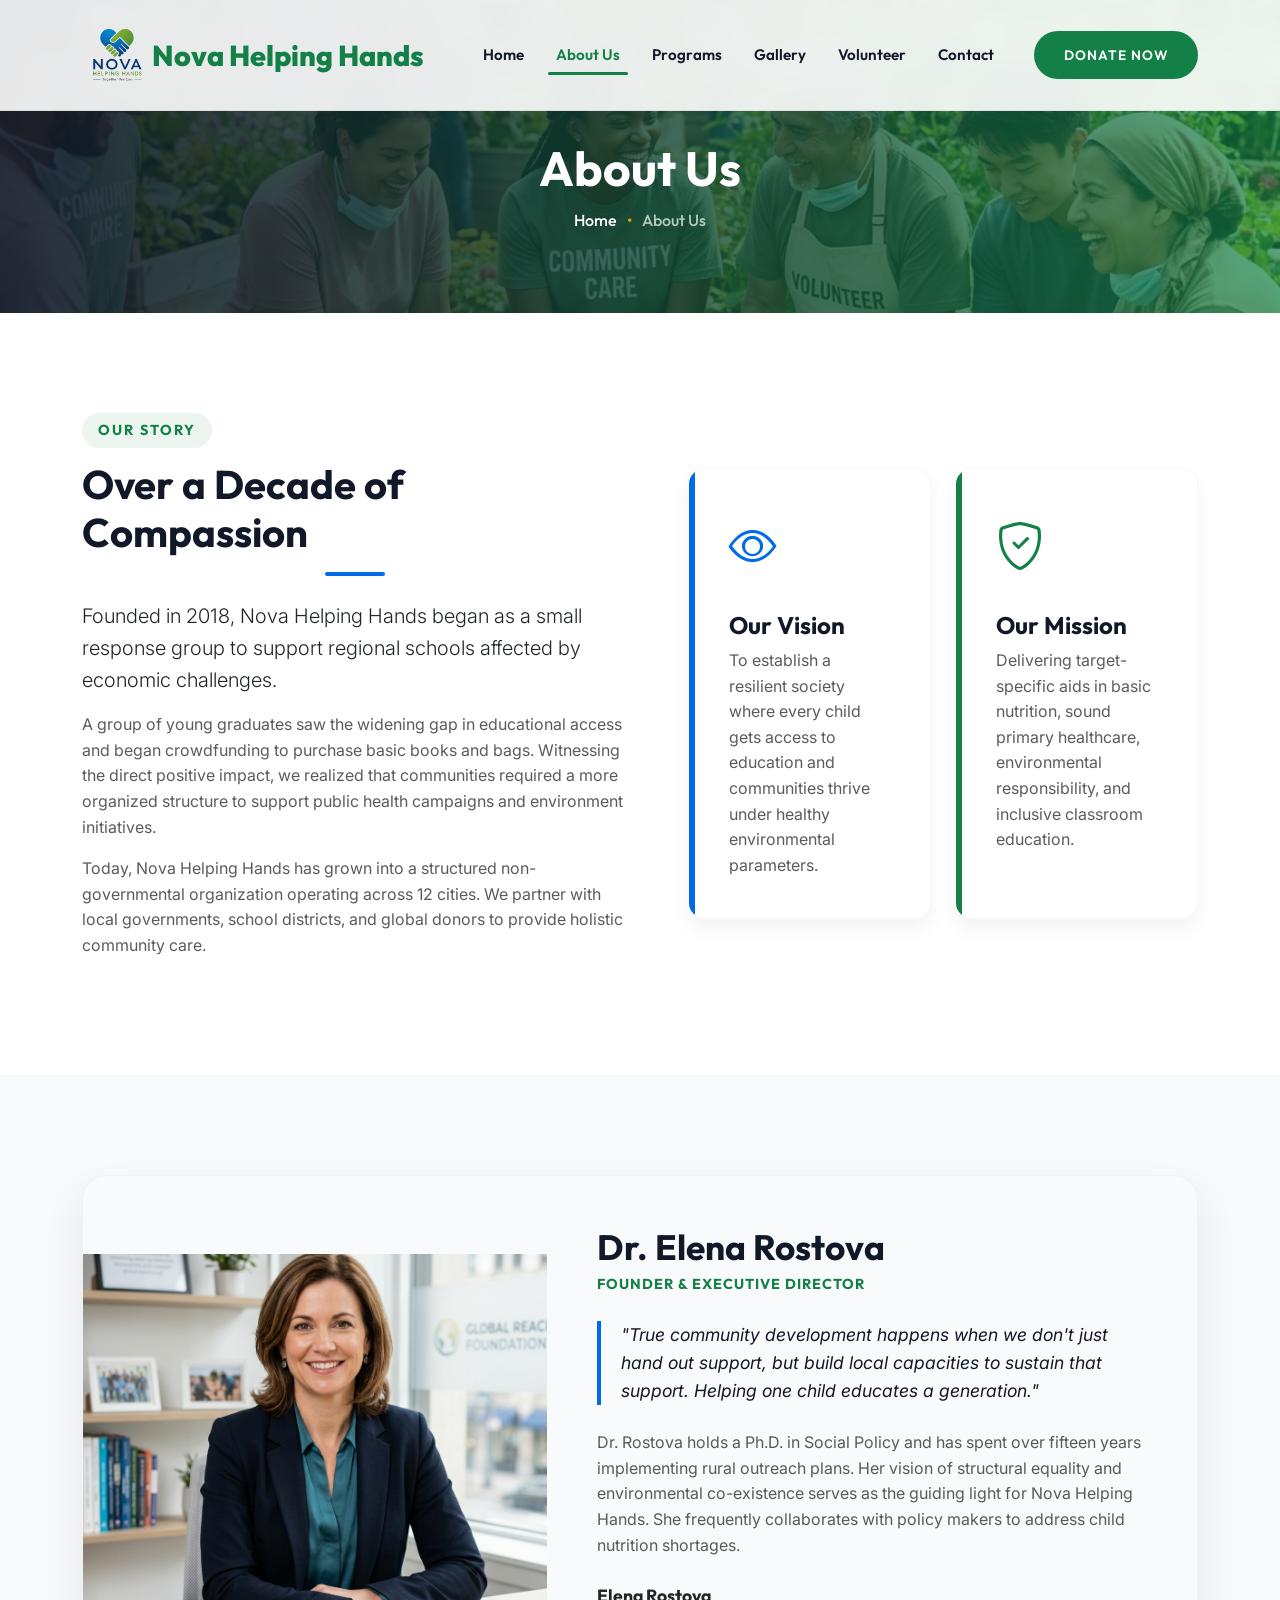
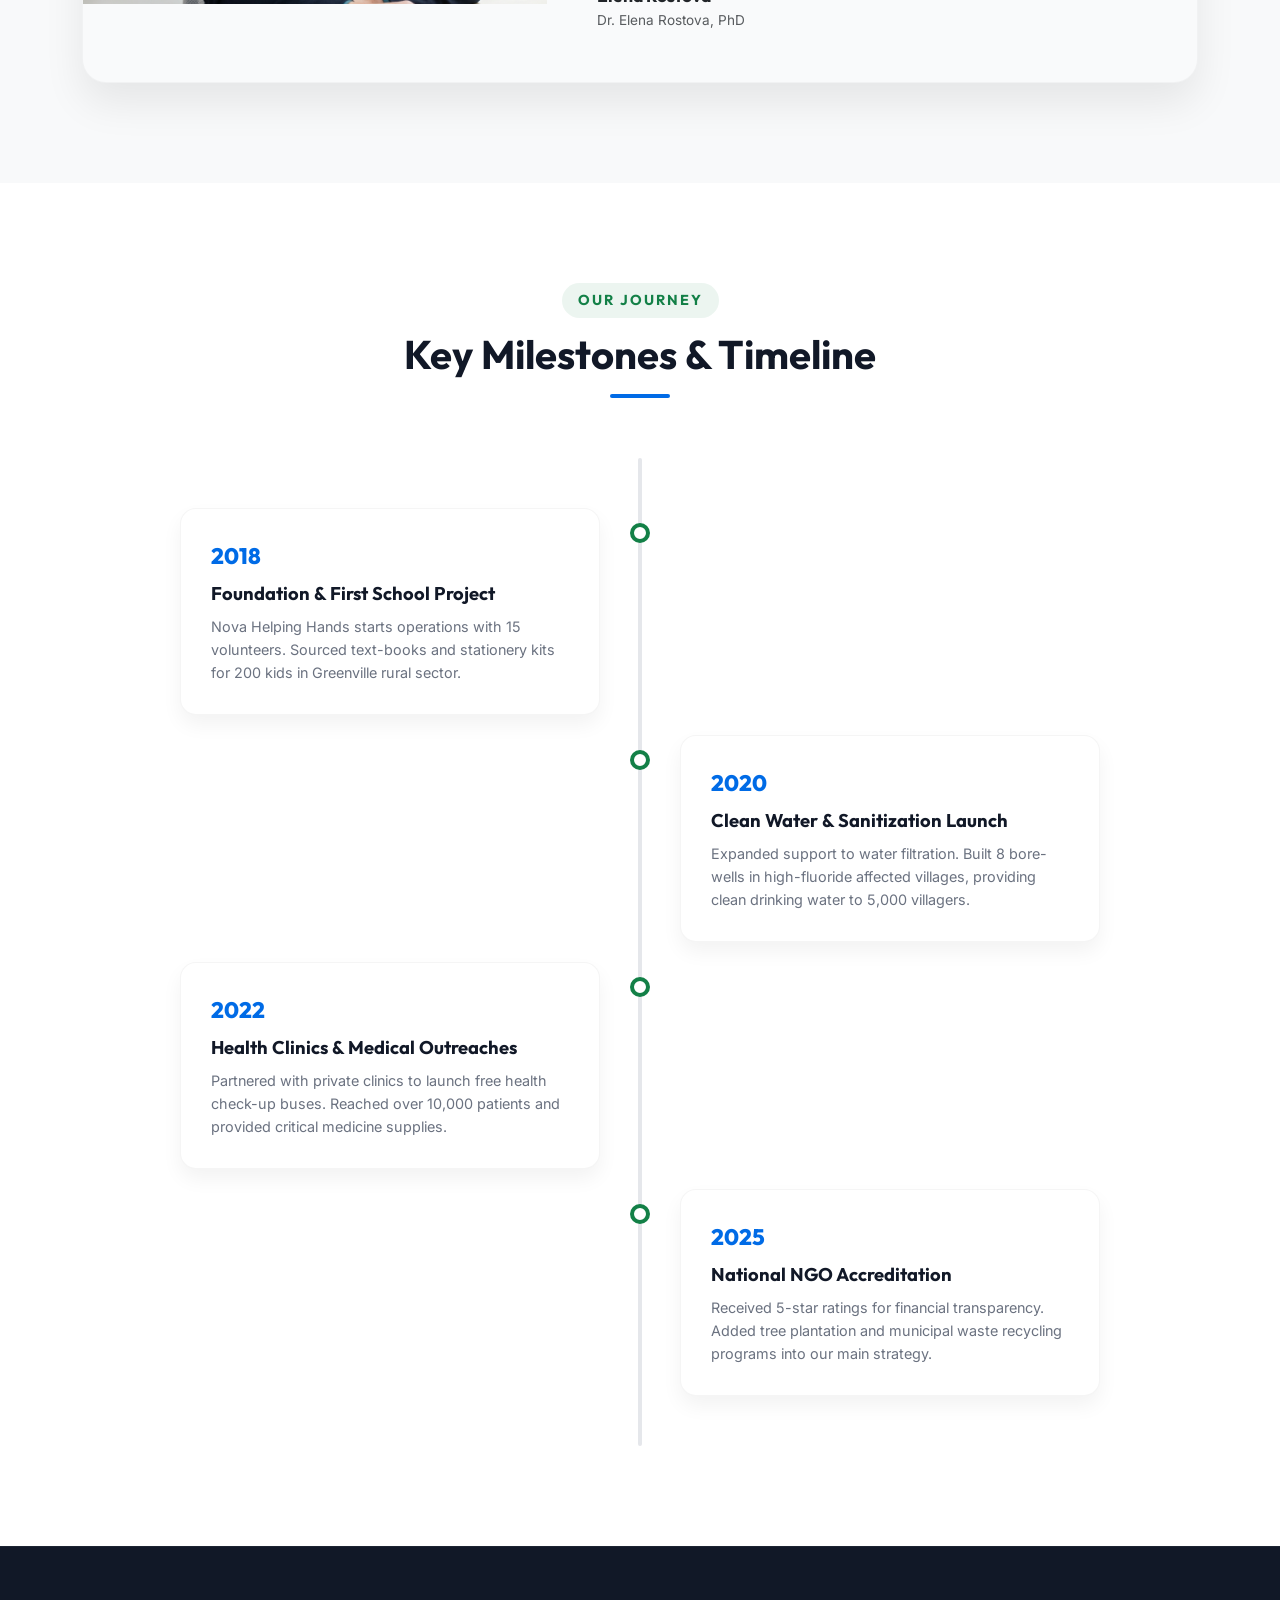
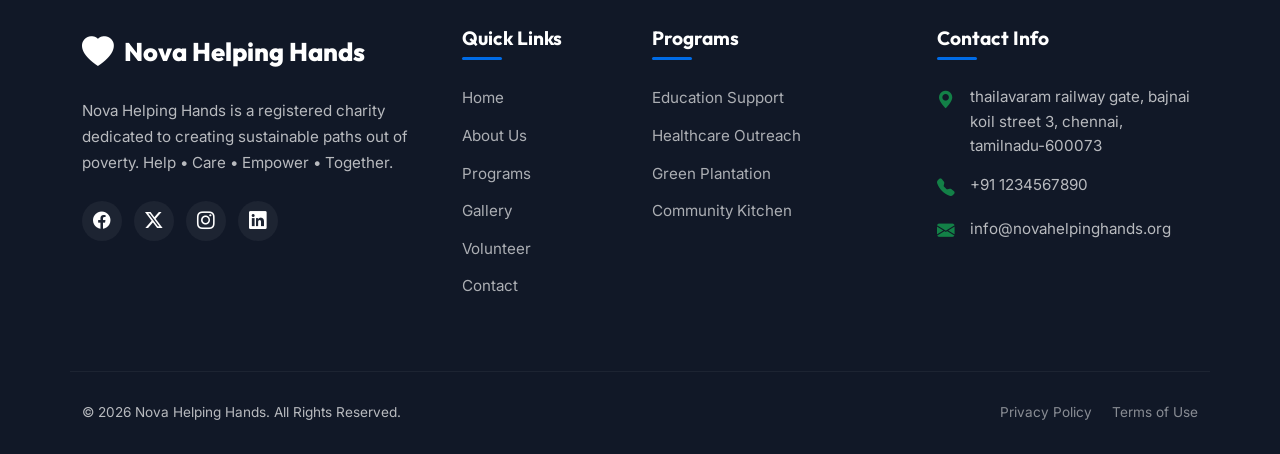
==== commit bf79decf: "gallery images updated" ====
--- a/about.html
+++ b/about.html
@@ -14,7 +14,7 @@
     <!-- Bootstrap Icons -->
     <link href="https://cdn.jsdelivr.net/npm/bootstrap-icons@1.11.2/font/bootstrap-icons.min.css" rel="stylesheet">
     <!-- Custom Style Sheet -->
-    <link rel="stylesheet" href="style.css">
+    <link rel="stylesheet" href="assets/css/style.css">
 </head>
 <body>
 
@@ -22,9 +22,10 @@
     <nav class="navbar navbar-expand-lg navbar-custom fixed-top">
         <div class="container">
             <a class="navbar-brand" href="index.html" id="navBrandLink">
-                <i class="bi bi-heart-fill logo-icon"></i>
-                <span class="first-word">Nova  </span>
-                <span class="second-word">Helping Hands</span>
+                <img src="assets/images/logo.png"
+         alt="Nova Helping Hands Logo"
+         class="footer-logo"> 
+         <span>Nova Helping Hands</span>   
             </a>
             <button class="navbar-toggler" type="button" data-bs-toggle="collapse" data-bs-target="#navbarContent" aria-controls="navbarContent" aria-expanded="false" aria-label="Toggle navigation" id="navbarTogglerBtn">
                 <span class="navbar-toggler-icon"></span>
@@ -246,6 +247,6 @@
     <!-- Bootstrap 5 JS Bundle -->
     <script src="https://cdn.jsdelivr.net/npm/bootstrap@5.3.2/dist/js/bootstrap.bundle.min.js"></script>
     <!-- Custom JavaScript -->
-    <script src="script.js"></script>
+    <script src="assets/js/script.js"></script>
 </body>
 </html>
--- a/assets/css/style.css
+++ b/assets/css/style.css
@@ -0,0 +1,1536 @@
+/* 
+========================================================================
+   NOVA HELPING HANDS - STYLESHEET
+   Tagline: Help • Care • Empower • Together
+========================================================================
+*/
+
+@import url('https://fonts.googleapis.com/css2?family=Inter:wght@300;400;500;600;700&family=Outfit:wght@300;400;500;600;700;800&display=swap');
+
+:root {
+    /* Color Palette */
+    --primary-green: #138047;
+    --primary-green-rgb: 35, 250, 200;
+    --secondary-blue: #006be6;
+    --secondary-blue-rgb: 0, 107, 230;
+    --accent-gold: #f59e0b;
+    --accent-gold-rgb: 245, 158, 11;
+    --dark-slate: #111827;
+    --dark-slate-rgb: 17, 24, 39;
+    --text-muted: #6b7280;
+    --bg-light: #f9fafb;
+    --white: #ffffff;
+    
+    /* Typography */
+    --font-headings: 'Outfit', sans-serif;
+    --font-body: 'Inter', sans-serif;
+    
+    /* Effects & Shadows */
+    --shadow-sm: 0 2px 4px rgba(0, 0, 0, 0.05);
+    --shadow-md: 0 10px 20px rgba(0, 0, 0, 0.05);
+    --shadow-lg: 0 20px 40px rgba(0, 0, 0, 0.08);
+    --card-shadow: 0 12px 30px rgba(0, 0, 0, 0.06);
+    --transition-smooth: all 0.3s cubic-bezier(0.4, 0, 0.2, 1);
+    --border-radius-sm: 8px;
+    --border-radius-md: 16px;
+    --border-radius-lg: 24px;
+}
+
+/* Global Reset & Base Styles */
+body {
+    font-family: var(--font-body);
+    background-color: var(--white);
+    color: var(--dark-slate);
+    overflow-x: hidden;
+    line-height: 1.6;
+}
+
+h1, h2, h3, h4, h5, h6 {
+    font-family: var(--font-headings);
+    font-weight: 700;
+    color: var(--dark-slate);
+}
+
+a {
+    color: var(--secondary-blue);
+    text-decoration: none;
+    transition: var(--transition-smooth);
+}
+
+a:hover {
+    color: var(--primary-green);
+}
+
+.section-padding {
+    padding: 100px 0;
+}
+
+@media (max-width: 768px) {
+    .section-padding {
+        padding: 60px 0;
+    }
+}
+
+/* Section Header Utility */
+.section-header {
+    text-align: center;
+    margin-bottom: 60px;
+}
+
+.section-header .subtitle {
+    font-family: var(--font-headings);
+    text-transform: uppercase;
+    font-weight: 700;
+    letter-spacing: 2px;
+    color: var(--primary-green);
+    font-size: 0.9rem;
+    display: inline-block;
+    padding: 6px 16px;
+    background: rgba(19, 128, 71, 0.08);
+    border-radius: 50px;
+    margin-bottom: 12px;
+}
+
+.section-header h2 {
+    font-size: 2.5rem;
+    position: relative;
+    padding-bottom: 20px;
+    margin-bottom: 15px;
+}
+
+.section-header h2::after {
+    content: '';
+    position: absolute;
+    bottom: 0;
+    left: 50%;
+    transform: translateX(-50%);
+    width: 60px;
+    height: 4px;
+    background: var(--secondary-blue);
+    border-radius: 2px;
+}
+
+/* Custom Buttons */
+.btn-custom {
+    padding: 12px 28px;
+    font-family: var(--font-headings);
+    font-weight: 600;
+    border-radius: 50px;
+    transition: var(--transition-smooth);
+    text-transform: uppercase;
+    font-size: 0.85rem;
+    letter-spacing: 1px;
+    border: 2px solid transparent;
+}
+
+.btn-custom-primary {
+    background-color: var(--primary-green);
+    color: var(--white);
+}
+
+.btn-custom-primary:hover {
+    background-color: transparent;
+    color: var(--primary-green);
+    border-color: var(--primary-green);
+    transform: translateY(-3px);
+    box-shadow: 0 10px 20px rgba(19, 128, 71, 0.15);
+}
+
+.btn-custom-secondary {
+    background-color: var(--secondary-blue);
+    color: var(--white);
+}
+
+.btn-custom-secondary:hover {
+    background-color: transparent;
+    color: var(--secondary-blue);
+    border-color: var(--secondary-blue);
+    transform: translateY(-3px);
+    box-shadow: 0 10px 20px rgba(0, 107, 230, 0.15);
+}
+
+.btn-custom-outline-white {
+    background-color: transparent;
+    color: var(--white);
+    border-color: var(--white);
+}
+
+.btn-custom-outline-white:hover {
+    background-color: var(--white);
+    color: var(--dark-slate);
+    transform: translateY(-3px);
+}
+
+/* Header & Glassmorphic Navigation */
+.navbar-custom {
+    background-color: rgba(255, 255, 255, 0.9);
+    backdrop-filter: blur(10px);
+    -webkit-backdrop-filter: blur(10px);
+    border-bottom: 1px solid rgba(0, 0, 0, 0.05);
+    padding: 15px 0;
+    transition: var(--transition-smooth);
+}
+
+.navbar-custom.scrolled {
+    padding: 10px 0;
+    box-shadow: var(--shadow-md);
+}
+
+.navbar-brand {
+    display: flex;
+    align-items: center;
+    font-family: var(--font-headings);
+    font-weight: 800;
+    font-size: 1.8rem;
+}
+
+.navbar-brand span.first-word {
+    color: var(--primary-green);
+}
+
+.navbar-brand span.second-word {
+    color: var(--secondary-blue);
+    margin-left: 5px;
+}
+
+.logo-icon {
+    font-size: 1.99rem;
+    color: var(--primary-green);
+    margin-right: 10px;
+    animation: pulse 2s infinite;
+}
+
+.nav-link-custom {
+    font-family: var(--font-headings);
+    font-weight: 600;
+    color: var(--dark-slate);
+    margin: 0 8px;
+    position: relative;
+    padding: 8px 0;
+    transition: var(--transition-smooth);
+    font-size: 0.95rem;
+}
+
+.nav-link-custom:hover, 
+.nav-link-custom.active {
+    color: var(--primary-green) !important;
+}
+
+.nav-link-custom::after {
+    content: '';
+    position: absolute;
+    width: 0;
+    height: 3px;
+    bottom: 0;
+    left: 0;
+    background-color: var(--primary-green);
+    transition: var(--transition-smooth);
+    border-radius: 4px;
+}
+
+.nav-link-custom:hover::after,
+.nav-link-custom.active::after {
+    width: 100%;
+}
+
+.navbar-toggler {
+    border: none;
+    outline: none !important;
+    padding: 5px;
+}
+
+.navbar-toggler:focus {
+    box-shadow: none;
+}
+
+.navbar-toggler-icon {
+    background-image: url("data:image/svg+xml,%3csvg xmlns='http://www.w3.org/2000/svg' viewBox='0 0 30 30'%3e%3cpath stroke='rgba%2817, 24, 39, 0.8%29' stroke-width='2' stroke-linecap='round' stroke-miterlimit='10' d='M4 7h22M4 15h22M4 23h22'/%3e%3c/svg%3e");
+}
+
+/* Hero Section */
+.hero-section {
+    position: relative;
+    padding: 180px 0 120px;
+    min-height: 95vh;
+    display: flex;
+    align-items: center;
+    background-size: cover;
+    background-position: center;
+    background-attachment: fixed;
+}
+
+.hero-overlay {
+    position: absolute;
+    top: 0;
+    left: 0;
+    width: 100%;
+    height: 100%;
+    background: rgba(255,255,255,0.15);
+    z-index: 1;
+}
+
+.hero-content {
+    position: relative;
+    z-index: 2;
+    color: #000000;
+}
+
+.hero-tagline {
+    font-family: var(--font-headings);
+    color: #FFC107;
+    font-weight: 700;
+    letter-spacing: 2px;
+    text-transform: uppercase;
+    margin-bottom: 20px;
+    animation: fadeInUp 1s ease;
+}
+
+.hero-title {
+    font-size: 5rem;
+    font-weight: 800;
+    line-height: 1.2;
+    margin-bottom: 24px;
+    color: #ffffff;
+    animation: fadeInUp 1s ease 0.2s;
+    animation-fill-mode: both;
+    color: var(--white);
+}
+
+@media (max-width: 768px) {
+    .hero-title {
+        font-size: 2.5rem;
+    }
+    .hero-section {
+        padding: 130px 0 80px;
+        min-height: auto;
+        background-attachment: scroll;
+    }
+}
+
+.hero-desc {
+    font-size: 1.15rem;
+<<<<<<< HEAD
+    color: #ffffff;
+=======
+    color:var(--white);
+>>>>>>> 44ff7cde4dd8a9a59bfb22ada0d6d32b72dc0f95
+    max-width: 600px;
+    margin-bottom: 40px;
+    animation: fadeInUp 1s ease 0.4s;
+    animation-fill-mode: both;
+}
+
+.hero-btns {
+    animation: fadeInUp 1s ease 0.6s;
+    animation-fill-mode: both;
+}
+
+/* Page Header Sections (Sub-pages) */
+.page-header {
+    position: relative;
+    padding: 140px 0 80px;
+    background-size: cover;
+    background-position: center;
+    color: var(--white);
+    text-align: center;
+}
+
+.page-header-overlay {
+    position: absolute;
+    top: 0;
+    left: 0;
+    width: 100%;
+    height: 100%;
+    background: linear-gradient(to right, rgba(17, 24, 39, 0.9), rgba(19, 128, 71, 0.7));
+    z-index: 1;
+}
+
+.page-header-content {
+    position: relative;
+    z-index: 2;
+}
+
+.page-header h1 {
+    font-size: 3rem;
+    margin-bottom: 10px;
+    color: var(--white);
+}
+
+.breadcrumb-custom {
+    display: flex;
+    justify-content: center;
+    list-style: none;
+    padding: 0;
+    margin: 0;
+    font-family: var(--font-headings);
+    font-weight: 500;
+}
+
+.breadcrumb-custom-item {
+    color: rgba(255, 255, 255, 0.7);
+}
+
+.breadcrumb-custom-item + .breadcrumb-custom-item::before {
+    content: "•";
+    padding: 0 10px;
+    color: var(--accent-gold);
+}
+
+.breadcrumb-custom-item a {
+    color: var(--white);
+}
+
+.breadcrumb-custom-item a:hover {
+    color: var(--accent-gold);
+}
+
+/* Statistics Section */
+.stats-section {
+    background-color: var(--bg-light);
+    padding: 80px 0;
+    border-top: 1px solid rgba(0, 0, 0, 0.05);
+    border-bottom: 1px solid rgba(0, 0, 0, 0.05);
+}
+
+.stat-card {
+    background: var(--white);
+    border-radius: var(--border-radius-md);
+    padding: 30px 20px;
+    text-align: center;
+    box-shadow: var(--shadow-sm);
+    transition: var(--transition-smooth);
+    border: 1px solid rgba(0, 0, 0, 0.03);
+    height: 100%;
+}
+
+.stat-card:hover {
+    transform: translateY(-8px);
+    box-shadow: var(--shadow-lg);
+    border-color: rgba(19, 128, 71, 0.2);
+}
+
+.stat-icon {
+    font-size: 2.5rem;
+    color: var(--primary-green);
+    margin-bottom: 15px;
+    display: inline-block;
+}
+
+.stat-count {
+    font-size: 2.8rem;
+    font-weight: 800;
+    color: var(--dark-slate);
+    line-height: 1.1;
+    margin-bottom: 5px;
+    font-family: var(--font-headings);
+}
+
+.stat-label {
+    font-size: 0.95rem;
+    color: var(--text-muted);
+    font-weight: 600;
+    text-transform: uppercase;
+    letter-spacing: 0.5px;
+}
+
+/* Premium Program Cards */
+.program-card {
+    background: var(--white);
+    border-radius: var(--border-radius-md);
+    overflow: hidden;
+    box-shadow: var(--shadow-md);
+    transition: var(--transition-smooth);
+    border: 1px solid rgba(0,0,0,0.05);
+    height: 100%;
+    display: flex;
+    flex-direction: column;
+}
+
+.program-card:hover {
+    transform: translateY(-10px);
+    box-shadow: var(--shadow-lg);
+}
+
+.program-img-wrapper {
+    position: relative;
+    overflow: hidden;
+    height: 220px;
+}
+
+.program-img {
+    width: 100%;
+    height: 100%;
+    object-fit: cover;
+    transition: var(--transition-smooth);
+}
+
+.program-card:hover .program-img {
+    transform: scale(1.1);
+}
+
+.program-tag {
+    position: absolute;
+    top: 15px;
+    right: 15px;
+    background-color: var(--primary-green);
+    color: var(--white);
+    padding: 6px 14px;
+    font-size: 0.8rem;
+    font-weight: 700;
+    border-radius: 50px;
+    font-family: var(--font-headings);
+}
+
+.program-content {
+    padding: 30px;
+    flex-grow: 1;
+    display: flex;
+    flex-direction: column;
+}
+
+.program-icon-badge {
+    width: 50px;
+    height: 50px;
+    border-radius: 50px;
+    background-color: rgba(19, 128, 71, 0.1);
+    color: var(--primary-green);
+    display: flex;
+    align-items: center;
+    justify-content: center;
+    font-size: 1.5rem;
+    margin-bottom: 20px;
+}
+
+.program-card:hover .program-icon-badge {
+    background-color: var(--primary-green);
+    color: var(--white);
+    transition: var(--transition-smooth);
+}
+
+.program-title {
+    font-size: 1.35rem;
+    margin-bottom: 12px;
+}
+
+.program-desc {
+    color: var(--text-muted);
+    font-size: 0.95rem;
+    margin-bottom: 20px;
+    flex-grow: 1;
+}
+
+/* Donation Interactive Progress Section */
+.donation-box {
+    background: var(--white);
+    border-radius: var(--border-radius-lg);
+    box-shadow: var(--shadow-lg);
+    padding: 40px;
+    border: 1px solid rgba(0, 0, 0, 0.05);
+}
+
+.progress-header {
+    display: flex;
+    justify-content: space-between;
+    align-items: center;
+    margin-bottom: 15px;
+    font-family: var(--font-headings);
+    font-weight: 700;
+}
+
+.progress-raised {
+    color: var(--primary-green);
+    font-size: 1.4rem;
+}
+
+.progress-goal {
+    color: var(--text-muted);
+    font-size: 1rem;
+}
+
+.progress-bar-custom-container {
+    background: #e9ecef;
+    height: 14px;
+    border-radius: 50px;
+    overflow: hidden;
+    margin-bottom: 30px;
+    position: relative;
+}
+
+.progress-bar-custom {
+    height: 100%;
+    background: linear-gradient(90deg, var(--primary-green), var(--secondary-blue));
+    width: 77%; /* Initial hardcoded starting value */
+    border-radius: 50px;
+    transition: width 1.5s cubic-bezier(0.4, 0, 0.2, 1);
+    position: relative;
+}
+
+.donation-stats-row {
+    border-top: 1px solid rgba(0, 0, 0, 0.08);
+    border-bottom: 1px solid rgba(0, 0, 0, 0.08);
+    padding: 20px 0;
+    margin-bottom: 30px;
+}
+
+.donation-stat-col {
+    text-align: center;
+}
+
+.donation-stat-val {
+    font-size: 1.25rem;
+    font-weight: 700;
+    font-family: var(--font-headings);
+}
+
+.donation-stat-lbl {
+    font-size: 0.85rem;
+    color: var(--text-muted);
+    text-transform: uppercase;
+    font-weight: 600;
+}
+
+/* Quick Donation Selector Form */
+.donation-form-wrapper {
+    text-align: center;
+}
+
+.donation-preset-container {
+    display: flex;
+    justify-content: space-between;
+    gap: 10px;
+    margin-bottom: 20px;
+}
+
+.btn-preset {
+    flex: 1;
+    background-color: var(--bg-light);
+    border: 2px solid transparent;
+    padding: 10px;
+    font-weight: 700;
+    border-radius: var(--border-radius-sm);
+    color: var(--dark-slate);
+    transition: var(--transition-smooth);
+}
+
+.btn-preset.active,
+.btn-preset:hover {
+    background-color: var(--primary-green);
+    color: var(--white);
+    border-color: var(--primary-green);
+}
+
+.custom-donation-input-grp {
+    position: relative;
+    margin-bottom: 25px;
+}
+
+.custom-donation-input-grp .currency-symbol {
+    position: absolute;
+    left: 20px;
+    top: 50%;
+    transform: translateY(-50%);
+    font-weight: 700;
+    color: var(--text-muted);
+    font-size: 1.1rem;
+}
+
+.custom-donation-input-grp input {
+    width: 100%;
+    padding: 12px 20px 12px 40px;
+    border-radius: 50px;
+    border: 2px solid #e5e7eb;
+    font-weight: 700;
+    outline: none;
+    font-size: 1.1rem;
+    transition: var(--transition-smooth);
+}
+
+.custom-donation-input-grp input:focus {
+    border-color: var(--secondary-blue);
+    box-shadow: 0 0 10px rgba(0, 107, 230, 0.1);
+}
+
+/* Success Stories / Testimonials */
+.testimonial-carousel {
+    padding: 20px 0;
+}
+
+.testimonial-card {
+    background-color: var(--white);
+    border-radius: var(--border-radius-md);
+    box-shadow: var(--shadow-md);
+    padding: 40px;
+    margin: 15px;
+    text-align: center;
+    position: relative;
+    border: 1px solid rgba(0,0,0,0.03);
+}
+
+.testimonial-quote-icon {
+    font-size: 3rem;
+    color: rgba(19, 128, 71, 0.1);
+    position: absolute;
+    top: 20px;
+    left: 20px;
+}
+
+.testimonial-text {
+    font-size: 1.1rem;
+    font-style: italic;
+    color: var(--dark-slate);
+    margin-bottom: 25px;
+    line-height: 1.7;
+}
+
+.testimonial-author {
+    display: flex;
+    align-items: center;
+    justify-content: center;
+    gap: 15px;
+}
+
+.testimonial-avatar {
+    width: 60px;
+    height: 60px;
+    border-radius: 50px;
+    object-fit: cover;
+}
+
+.testimonial-author-name {
+    font-family: var(--font-headings);
+    font-weight: 700;
+    color: var(--dark-slate);
+    font-size: 1.05rem;
+    margin-bottom: 2px;
+    text-align: left;
+}
+
+.testimonial-author-role {
+    font-size: 0.85rem;
+    color: var(--primary-green);
+    font-weight: 600;
+    text-align: left;
+}
+
+/* Timeline CSS (About Us) */
+.timeline-container {
+    position: relative;
+    max-width: 1000px;
+    margin: 0 auto;
+    padding: 40px 0;
+}
+
+.timeline-container::after {
+    content: '';
+    position: absolute;
+    width: 4px;
+    background-color: #e5e7eb;
+    top: 0;
+    bottom: 0;
+    left: 50%;
+    transform: translateX(-50%);
+    border-radius: 2px;
+}
+
+@media (max-width: 768px) {
+    .timeline-container::after {
+        left: 31px;
+    }
+}
+
+.timeline-item {
+    padding: 10px 40px;
+    position: relative;
+    background-color: inherit;
+    width: 50%;
+}
+
+.timeline-item::after {
+    content: '';
+    position: absolute;
+    width: 20px;
+    height: 20px;
+    right: -10px;
+    background-color: var(--white);
+    border: 4px solid var(--primary-green);
+    top: 25px;
+    border-radius: 50%;
+    z-index: 1;
+    transition: var(--transition-smooth);
+}
+
+.timeline-item:hover::after {
+    background-color: var(--primary-green);
+    transform: scale(1.2);
+}
+
+.timeline-left {
+    left: 0;
+}
+
+.timeline-right {
+    left: 50%;
+}
+
+.timeline-right::after {
+    left: -10px;
+}
+
+@media (max-width: 768px) {
+    .timeline-item {
+        width: 100%;
+        padding-left: 70px;
+        padding-right: 25px;
+    }
+    .timeline-item::after {
+        left: 21px !important;
+        top: 25px;
+    }
+    .timeline-right {
+        left: 0;
+    }
+}
+
+.timeline-content {
+    padding: 30px;
+    background-color: var(--white);
+    position: relative;
+    border-radius: var(--border-radius-md);
+    box-shadow: var(--shadow-md);
+    border: 1px solid rgba(0, 0, 0, 0.04);
+    transition: var(--transition-smooth);
+}
+
+.timeline-content:hover {
+    box-shadow: var(--shadow-lg);
+    border-color: rgba(0, 107, 230, 0.2);
+}
+
+.timeline-year {
+    font-family: var(--font-headings);
+    font-size: 1.4rem;
+    font-weight: 800;
+    color: var(--secondary-blue);
+    margin-bottom: 8px;
+}
+
+.timeline-title {
+    font-size: 1.15rem;
+    margin-bottom: 10px;
+}
+
+.timeline-desc {
+    color: var(--text-muted);
+    font-size: 0.9rem;
+    margin-bottom: 0;
+}
+
+/* Vision / Mission Cards (About Us) */
+.values-card {
+    background-color: var(--white);
+    border-radius: var(--border-radius-md);
+    padding: 40px;
+    height: 100%;
+    box-shadow: var(--shadow-md);
+    border: 1px solid rgba(0,0,0,0.03);
+    position: relative;
+    overflow: hidden;
+}
+
+.values-card::before {
+    content: '';
+    position: absolute;
+    top: 0;
+    left: 0;
+    width: 6px;
+    height: 100%;
+}
+
+.values-card-vision::before {
+    background-color: var(--secondary-blue);
+}
+
+.values-card-mission::before {
+    background-color: var(--primary-green);
+}
+
+.values-icon {
+    font-size: 3rem;
+    margin-bottom: 25px;
+}
+
+.values-card-vision .values-icon {
+    color: var(--secondary-blue);
+}
+
+.values-card-mission .values-icon {
+    color: var(--primary-green);
+}
+
+/* Founder Details */
+.founder-card {
+    background-color: var(--bg-light);
+    border-radius: var(--border-radius-lg);
+    overflow: hidden;
+    box-shadow: var(--shadow-lg);
+    border: 1px solid rgba(0,0,0,0.03);
+}
+
+.founder-img-col {
+    padding: 0;
+    position: relative;
+    min-height: 350px;
+}
+
+.founder-img {
+    width: 100%;
+    height: 100%;
+    object-fit: cover;
+    position: absolute;
+    top: 0;
+    left: 0;
+}
+
+.founder-info {
+    padding: 50px;
+}
+
+@media (max-width: 768px) {
+    .founder-info {
+        padding: 30px;
+    }
+}
+
+.founder-name {
+    font-size: 2.2rem;
+    margin-bottom: 5px;
+}
+
+.founder-role {
+    font-family: var(--font-headings);
+    color: var(--primary-green);
+    font-weight: 700;
+    letter-spacing: 1px;
+    text-transform: uppercase;
+    font-size: 0.9rem;
+    margin-bottom: 25px;
+}
+
+.founder-quote {
+    font-style: italic;
+    color: var(--dark-slate);
+    border-left: 4px solid var(--secondary-blue);
+    padding-left: 20px;
+    margin-bottom: 25px;
+    font-size: 1.1rem;
+}
+
+.founder-signature {
+    font-family: var(--font-headings);
+    font-weight: 700;
+    font-size: 1.1rem;
+}
+
+/* Gallery Grid Filters & Hover Overlay */
+.gallery-filters {
+    margin-bottom: 40px;
+}
+
+.filter-btn {
+    background-color: transparent;
+    border: 1px solid #e5e7eb;
+    padding: 8px 24px;
+    font-family: var(--font-headings);
+    font-weight: 600;
+    border-radius: 50px;
+    color: var(--dark-slate);
+    margin: 5px;
+    transition: var(--transition-smooth);
+}
+
+.filter-btn.active,
+.filter-btn:hover {
+    background-color: var(--primary-green);
+    color: var(--white);
+    border-color: var(--primary-green);
+}
+
+.gallery-grid {
+    transition: var(--transition-smooth);
+}
+
+.gallery-item {
+    position: relative;
+    border-radius: var(--border-radius-md);
+    overflow: hidden;
+    box-shadow: var(--shadow-sm);
+    transition: var(--transition-smooth);
+    margin-bottom: 30px;
+    cursor: pointer;
+    height: 280px;
+}
+
+.gallery-item img {
+    width: 100%;
+    height: 100%;
+    object-fit: cover;
+    transition: var(--transition-smooth);
+}
+
+.gallery-item-overlay {
+    position: absolute;
+    top: 0;
+    left: 0;
+    width: 100%;
+    height: 100%;
+    background: linear-gradient(to top, rgba(17, 24, 39, 0.9) 0%, rgba(19, 128, 71, 0.4) 100%);
+    opacity: 0;
+    display: flex;
+    flex-direction: column;
+    justify-content: flex-end;
+    padding: 25px;
+    transition: var(--transition-smooth);
+    z-index: 2;
+}
+
+.gallery-item:hover img {
+    transform: scale(1.1);
+}
+
+.gallery-item:hover .gallery-item-overlay {
+    opacity: 1;
+}
+
+.gallery-item-icon {
+    width: 45px;
+    height: 45px;
+    border-radius: 50px;
+    background-color: var(--white);
+    color: var(--primary-green);
+    display: flex;
+    align-items: center;
+    justify-content: center;
+    font-size: 1.25rem;
+    margin-bottom: 15px;
+    transform: translateY(20px);
+    transition: var(--transition-smooth);
+}
+
+.gallery-item:hover .gallery-item-icon {
+    transform: translateY(0);
+}
+
+.gallery-item-title {
+    color: var(--white);
+    font-size: 1.2rem;
+    margin-bottom: 5px;
+    transform: translateY(20px);
+    transition: var(--transition-smooth);
+    transition-delay: 0.05s;
+}
+
+.gallery-item:hover .gallery-item-title {
+    transform: translateY(0);
+}
+
+.gallery-item-category {
+    color: var(--accent-gold);
+    font-size: 0.8rem;
+    text-transform: uppercase;
+    font-weight: 700;
+    letter-spacing: 1px;
+    margin-bottom: 0;
+    transform: translateY(20px);
+    transition: var(--transition-smooth);
+    transition-delay: 0.1s;
+}
+
+.gallery-item:hover .gallery-item-category {
+    transform: translateY(0);
+}
+
+/* Lightbox Modal CSS */
+.lightbox-modal .modal-content {
+    background-color: transparent;
+    border: none;
+}
+
+.lightbox-modal .modal-body {
+    padding: 0;
+    position: relative;
+}
+
+.lightbox-modal img {
+    width: 100%;
+    max-height: 80vh;
+    object-fit: contain;
+    border-radius: var(--border-radius-sm);
+}
+
+.lightbox-modal .btn-close {
+    position: absolute;
+    top: -40px;
+    right: 0;
+    background-color: var(--white);
+    opacity: 0.8;
+    border-radius: 50px;
+    padding: 10px;
+}
+
+.lightbox-modal .btn-close:hover {
+    opacity: 1;
+}
+
+/* Form Styles & Validation */
+.form-card {
+    background: var(--white);
+    border-radius: var(--border-radius-lg);
+    box-shadow: var(--shadow-lg);
+    padding: 50px;
+    border: 1px solid rgba(0,0,0,0.04);
+}
+
+@media (max-width: 768px) {
+    .form-card {
+        padding: 30px;
+    }
+}
+
+.form-label-custom {
+    font-family: var(--font-headings);
+    font-weight: 600;
+    font-size: 0.9rem;
+    color: var(--dark-slate);
+    margin-bottom: 8px;
+}
+
+.form-control-custom {
+    padding: 12px 20px;
+    border-radius: var(--border-radius-sm);
+    border: 2px solid #e5e7eb;
+    outline: none;
+    font-family: var(--font-body);
+    font-size: 0.95rem;
+    transition: var(--transition-smooth);
+}
+
+.form-control-custom:focus {
+    border-color: var(--primary-green);
+    box-shadow: 0 0 10px rgba(19, 128, 71, 0.1);
+}
+
+.form-select-custom {
+    padding: 12px 20px;
+    border-radius: var(--border-radius-sm);
+    border: 2px solid #e5e7eb;
+    outline: none;
+    font-family: var(--font-body);
+    font-size: 0.95rem;
+    transition: var(--transition-smooth);
+    background-image: url("data:image/svg+xml,%3csvg xmlns='http://www.w3.org/2000/svg' viewBox='0 0 16 16'%3e%3cpath fill='none' stroke='%23343a40' stroke-linecap='round' stroke-linejoin='round' stroke-width='2' d='m2 5 6 6 6-6'/%3e%3c/svg%3e");
+    background-repeat: no-repeat;
+    background-position: right 20px center;
+    background-size: 16px 12px;
+    appearance: none;
+}
+
+.form-select-custom:focus {
+    border-color: var(--primary-green);
+    box-shadow: 0 0 10px rgba(19, 128, 71, 0.1);
+}
+
+.invalid-feedback-custom {
+    color: #dc3545;
+    font-size: 0.8rem;
+    margin-top: 5px;
+    display: none;
+}
+
+.is-invalid-custom {
+    border-color: #dc3545 !important;
+}
+
+.is-invalid-custom + .invalid-feedback-custom {
+    display: block;
+}
+
+/* Contact Info Items */
+.contact-info-card {
+    background-color: var(--bg-light);
+    border-radius: var(--border-radius-md);
+    padding: 30px;
+    border: 1px solid rgba(0,0,0,0.03);
+    height: 100%;
+}
+
+.contact-info-item {
+    display: flex;
+    gap: 20px;
+    margin-bottom: 30px;
+}
+
+.contact-info-item:last-child {
+    margin-bottom: 0;
+}
+
+.contact-info-icon {
+    width: 50px;
+    height: 50px;
+    border-radius: var(--border-radius-sm);
+    background-color: rgba(19, 128, 71, 0.1);
+    color: var(--primary-green);
+    display: flex;
+    align-items: center;
+    justify-content: center;
+    font-size: 1.4rem;
+    flex-shrink: 0;
+}
+
+.contact-info-text h5 {
+    font-size: 1.05rem;
+    margin-bottom: 5px;
+}
+
+.contact-info-text p {
+    color: var(--text-muted);
+    font-size: 0.95rem;
+    margin-bottom: 0;
+}
+
+.map-wrapper {
+    border-radius: var(--border-radius-md);
+    overflow: hidden;
+    box-shadow: var(--shadow-md);
+    border: 1px solid rgba(0,0,0,0.05);
+    height: 400px;
+}
+
+.map-wrapper iframe {
+    width: 100%;
+    height: 100%;
+    border: none;
+}
+
+/* Newsletter Subscription Section */
+.newsletter-section {
+    background: linear-gradient(135deg, var(--primary-green) 0%, #0d5f34 100%);
+    padding: 80px 0;
+    color: var(--white);
+}
+
+.newsletter-title {
+    color: var(--white);
+    font-size: 2.2rem;
+    margin-bottom: 12px;
+}
+
+.newsletter-desc {
+    color: rgba(255, 255, 255, 0.85);
+    font-size: 1.05rem;
+    max-width: 600px;
+    margin: 0 auto 30px;
+}
+
+.newsletter-form {
+    max-width: 550px;
+    margin: 0 auto;
+    position: relative;
+}
+
+.newsletter-input {
+    width: 100%;
+    padding: 16px 150px 16px 28px;
+    border-radius: 50px;
+    border: none;
+    outline: none;
+    font-size: 0.95rem;
+    box-shadow: var(--shadow-lg);
+}
+
+.newsletter-btn {
+    position: absolute;
+    right: 8px;
+    top: 8px;
+    bottom: 8px;
+    padding: 0 25px;
+    border: none;
+    background-color: var(--secondary-blue);
+    color: var(--white);
+    font-weight: 700;
+    border-radius: 50px;
+    font-family: var(--font-headings);
+    transition: var(--transition-smooth);
+    text-transform: uppercase;
+    font-size: 0.8rem;
+    letter-spacing: 0.5px;
+}
+
+.newsletter-btn:hover {
+    background-color: var(--dark-slate);
+}
+
+@media (max-width: 576px) {
+    .newsletter-input {
+        padding: 16px 20px;
+        border-radius: var(--border-radius-sm);
+        margin-bottom: 15px;
+    }
+    .newsletter-btn {
+        position: static;
+        width: 100%;
+        padding: 14px;
+        border-radius: var(--border-radius-sm);
+    }
+}
+
+/* Footer Styles */
+.footer-custom {
+    background-color: var(--dark-slate);
+    color: rgba(255, 255, 255, 0.7);
+    padding: 80px 0 30px;
+    border-top: 1px solid rgba(255,255,255,0.05);
+}
+
+.footer-brand .navbar-brand {
+    font-size: 1.6rem;
+    margin-bottom: 20px;
+}
+
+.footer-brand .logo-icon {
+    color: var(--white);
+}
+
+.footer-desc {
+    font-size: 0.95rem;
+    line-height: 1.7;
+    margin-bottom: 25px;
+}
+
+.footer-social-links {
+    display: flex;
+    gap: 12px;
+}
+
+.footer-social-icon {
+    width: 40px;
+    height: 40px;
+    border-radius: 50px;
+    background-color: rgba(255, 255, 255, 0.05);
+    color: var(--white);
+    display: flex;
+    align-items: center;
+    justify-content: center;
+    font-size: 1.1rem;
+    transition: var(--transition-smooth);
+}
+
+.footer-social-icon:hover {
+    background-color: var(--primary-green);
+    color: var(--white);
+    transform: translateY(-3px);
+}
+
+.footer-heading {
+    color: var(--white);
+    font-size: 1.2rem;
+    margin-bottom: 25px;
+    position: relative;
+    padding-bottom: 10px;
+    font-family: var(--font-headings);
+}
+
+.footer-heading::after {
+    content: '';
+    position: absolute;
+    bottom: 0;
+    left: 0;
+    width: 40px;
+    height: 3px;
+    background-color: var(--secondary-blue);
+    border-radius: 2px;
+}
+
+.footer-links {
+    list-style: none;
+    padding: 0;
+    margin: 0;
+}
+
+.footer-link-item {
+    margin-bottom: 12px;
+}
+
+.footer-link-item a {
+    color: rgba(255, 255, 255, 0.65);
+    font-size: 0.95rem;
+    transition: var(--transition-smooth);
+    display: inline-block;
+}
+
+.footer-link-item a:hover {
+    color: var(--primary-green);
+    transform: translateX(5px);
+}
+
+.footer-contact-item {
+    display: flex;
+    gap: 15px;
+    margin-bottom: 15px;
+    font-size: 0.95rem;
+}
+
+.footer-contact-icon {
+    color: var(--primary-green);
+    font-size: 1.1rem;
+}
+
+.footer-bottom {
+    margin-top: 60px;
+    padding-top: 30px;
+    border-top: 1px solid rgba(255, 255, 255, 0.05);
+    font-size: 0.85rem;
+}
+
+.footer-bottom-links {
+    display: flex;
+    justify-content: flex-end;
+    gap: 20px;
+    list-style: none;
+    padding: 0;
+    margin: 0;
+}
+
+.footer-bottom-link-item a {
+    color: rgba(255, 255, 255, 0.5);
+}
+
+.footer-bottom-link-item a:hover {
+    color: var(--white);
+}
+
+@media (max-width: 768px) {
+    .footer-bottom-links {
+        justify-content: center;
+        margin-top: 15px;
+    }
+    .footer-bottom {
+        text-align: center;
+    }
+}
+
+/* Animations */
+@keyframes fadeInUp {
+    from {
+        opacity: 0;
+        transform: translateY(20px);
+    }
+    to {
+        opacity: 1;
+        transform: translateY(0);
+    }
+}
+
+@keyframes pulse {
+    0% {
+        transform: scale(1);
+    }
+    50% {
+        transform: scale(1.1);
+    }
+    100% {
+        transform: scale(1);
+    }
+}
+
+.fade-in-up {
+    animation: fadeInUp 0.8s ease forwards;
+}
+
+.delay-1 {
+    animation-delay: 0.1s;
+}
+
+.delay-2 {
+    animation-delay: 0.2s;
+}
+
+.delay-3 {
+    animation-delay: 0.3s;
+}
+
+
+
+
+/* ===================================================
+   MULTI CURRENCY DONATION SECTION
+=================================================== */
+
+.donation-input-group{
+    height:60px;
+    margin-top:20px;
+}
+
+.donation-input-group .currency-symbol{
+
+    width:75px;
+
+    display:flex;
+
+    justify-content:center;
+
+    align-items:center;
+
+    background:#198754;
+
+    color:#fff;
+
+    font-size:20px;
+
+    font-weight:bold;
+
+    border:none;
+
+}
+
+.donation-input-group input{
+
+    border:2px solid #198754;
+
+    border-left:none;
+
+    font-size:18px;
+
+    font-weight:600;
+
+    box-shadow:none;
+
+}
+
+.donation-input-group input:focus{
+
+    box-shadow:none;
+
+    border-color:#198754;
+
+}
+
+
+.logo{
+    height:70px;
+    width:auto;
+}
+
+
+.logo{
+    height:90px;
+}
+
+.footer-logo{
+    height:70px;
+    width:auto;
+}
+
+.navbar-brand{
+    color: var(--primary-green);
+}
+
